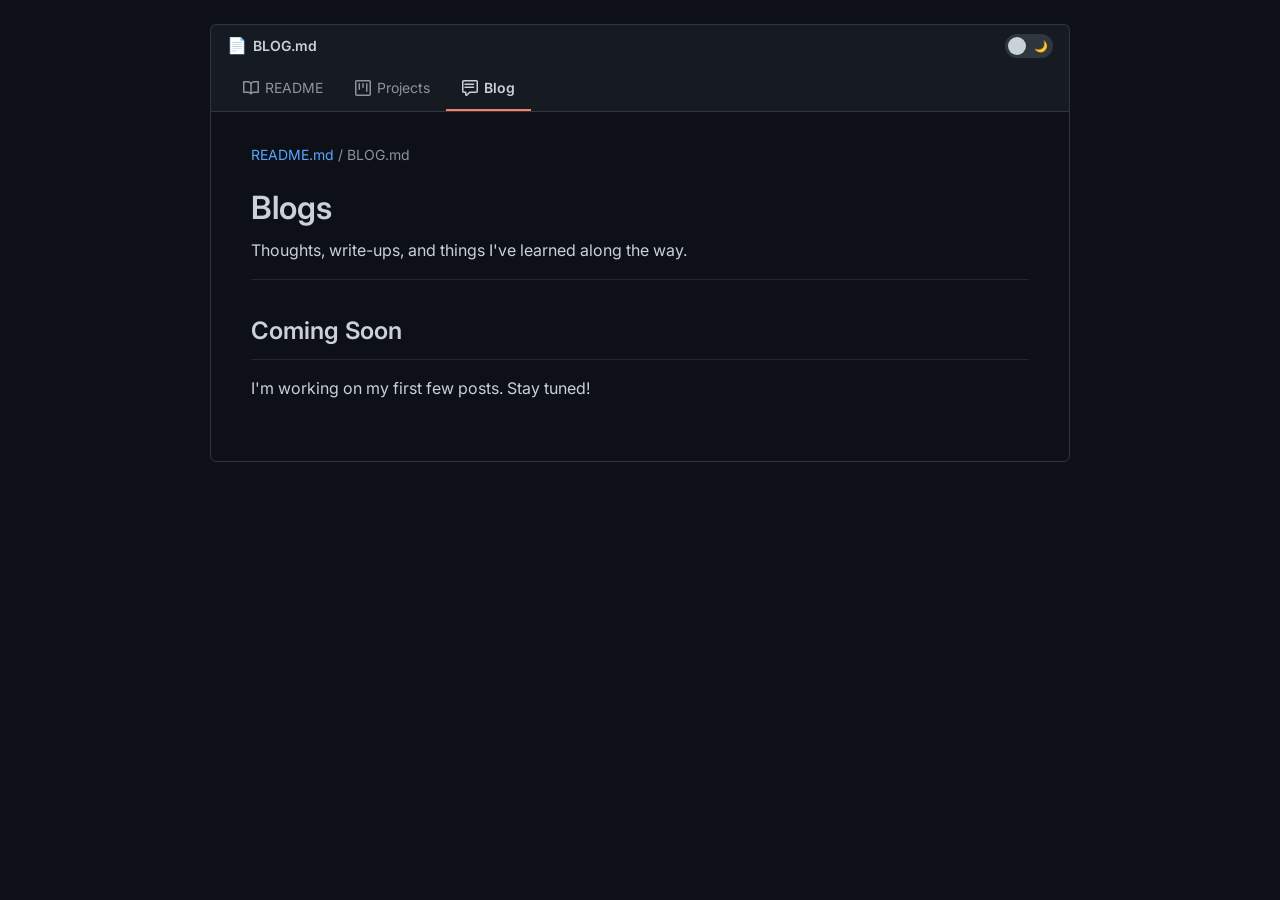
==== blogs.html @ 85766059 "adding favicon and updating titles and headers for blogs and projects pages" ====
<!DOCTYPE html>
<html lang="en">
<head>
    <meta charset="UTF-8">
    <meta name="viewport" content="width=device-width, initial-scale=1.0">
    <title>Ivan Roussev — Blog</title>
    <link rel="icon" type="image/svg+xml" href="/favicon.svg">
    <link rel="preconnect" href="https://fonts.googleapis.com">
    <link rel="preconnect" href="https://fonts.gstatic.com" crossorigin>
    <link href="https://fonts.googleapis.com/css2?family=Inter:wght@400;600&display=swap" rel="stylesheet">
    <link rel="stylesheet" href="/style.css">
</head>
<body>
    <div class="file-header">
        <span class="file-icon">📄</span>
        <span class="file-name">BLOG.md</span>
        <label class="toggle-switch" title="Toggle light/dark mode">
            <input type="checkbox" onchange="toggleTheme()">
            <span class="toggle-slider">
                <span class="toggle-icon toggle-icon--dark">🌙</span>
                <span class="toggle-icon toggle-icon--light">☀️</span>
            </span>
        </label>
    </div>

    <nav class="repo-nav">
        <a href="/" class="repo-nav-item">
            <svg width="16" height="16" viewBox="0 0 16 16" fill="currentColor"><path d="M0 1.75A.75.75 0 0 1 .75 1h4.253c1.227 0 2.317.59 3 1.501A3.743 3.743 0 0 1 11.006 1h4.245a.75.75 0 0 1 .75.75v10.5a.75.75 0 0 1-.75.75h-4.507a2.25 2.25 0 0 0-1.591.659l-.622.621a.75.75 0 0 1-1.06 0l-.622-.621A2.25 2.25 0 0 0 5.258 13H.75a.75.75 0 0 1-.75-.75Zm7.251 10.324.004-5.073-.002-2.253A2.25 2.25 0 0 0 5.003 2.5H1.5v9h3.757a3.75 3.75 0 0 1 1.994.574ZM8.755 4.75l-.004 7.322a3.752 3.752 0 0 1 1.992-.572H14.5v-9h-3.495a2.25 2.25 0 0 0-2.25 2.25Z"/></svg>
            <span>README</span>
        </a>
        <a href="/projects" class="repo-nav-item">
            <svg width="16" height="16" viewBox="0 0 16 16" fill="currentColor"><path d="M1.75 0h12.5C15.216 0 16 .784 16 1.75v12.5A1.75 1.75 0 0 1 14.25 16H1.75A1.75 1.75 0 0 1 0 14.25V1.75C0 .784.784 0 1.75 0ZM1.5 1.75v12.5c0 .138.112.25.25.25h12.5a.25.25 0 0 0 .25-.25V1.75a.25.25 0 0 0-.25-.25H1.75a.25.25 0 0 0-.25.25ZM11.75 3a.75.75 0 0 1 .75.75v7.5a.75.75 0 0 1-1.5 0v-7.5a.75.75 0 0 1 .75-.75Zm-8.25.75a.75.75 0 0 1 1.5 0v5.5a.75.75 0 0 1-1.5 0ZM8 3a.75.75 0 0 1 .75.75v3.5a.75.75 0 0 1-1.5 0v-3.5A.75.75 0 0 1 8 3Z"/></svg>
            <span>Projects</span>
        </a>
        <a href="/blogs" class="repo-nav-item active">
            <svg width="16" height="16" viewBox="0 0 16 16" fill="currentColor"><path d="M0 1.75C0 .784.784 0 1.75 0h12.5C15.216 0 16 .784 16 1.75v9.5A1.75 1.75 0 0 1 14.25 13H8.06l-2.573 2.573A1.458 1.458 0 0 1 3 14.543V13H1.75A1.75 1.75 0 0 1 0 11.25Zm1.75-.25a.25.25 0 0 0-.25.25v9.5c0 .138.112.25.25.25h2a.75.75 0 0 1 .75.75v2.19l2.72-2.72a.749.749 0 0 1 .53-.22h6.5a.25.25 0 0 0 .25-.25v-9.5a.25.25 0 0 0-.25-.25Zm10.5 2.75a.75.75 0 0 1-.75.75h-8.5a.75.75 0 0 1 0-1.5h8.5a.75.75 0 0 1 .75.75Zm0 3a.75.75 0 0 1-.75.75h-8.5a.75.75 0 0 1 0-1.5h8.5a.75.75 0 0 1 .75.75Z"/></svg>
            <span>Blog</span>
        </a>
    </nav>

    <article class="markdown-body">

        <nav class="breadcrumb">
            <a href="/">README.md</a> / <span>BLOG.md</span>
        </nav>

        <h1>Blogs</h1>
        <p>Thoughts, write-ups, and things I've learned along the way.</p>

        <hr>

        <!-- Blog post entries — add new posts at the top -->
        <!--
        <div class="blog-entry">
            <h3><a href="#">Post Title</a></h3>
            <p class="blog-date"><code>March 3, 2026</code></p>
            <p>A brief summary or excerpt of the blog post goes here.</p>
            <div class="project-tags">
                <span class="tag">DevOps</span>
                <span class="tag">Docker</span>
            </div>
        </div>
        -->

        <h2>Coming Soon</h2>
        <p>I'm working on my first few posts. Stay tuned!</p>

    </article>
    <script src="/script.js?v=2"></script>
</body>
</html>
---- style.css ----
/* GitHub-style markdown rendering — dark/light theme */

*, *::before, *::after { box-sizing: border-box; margin: 0; padding: 0; }

html {
    overflow-y: scroll; /* always show scrollbar to prevent layout shift between pages */
}

/* === THEME VARIABLES === */
:root {
    --bg-canvas: #0d1117;
    --bg-primary: #161b22;
    --bg-even-row: rgba(22, 27, 34, 0.5);
    --border: #30363d;
    --border-heading: #21262d;
    --text: #c9d1d9;
    --text-muted: #8b949e;
    --text-marker: #484f58;
    --link: #58a6ff;
    --key: #7ee787;
    --comment: #8b949e;
}

[data-theme="light"] {
    --bg-canvas: #ffffff;
    --bg-primary: #f6f8fa;
    --bg-even-row: rgba(246, 248, 250, 0.5);
    --border: #d0d7de;
    --border-heading: #d8dee4;
    --text: #1f2328;
    --text-muted: #656d76;
    --text-marker: #656d76;
    --link: #0969da;
    --key: #116329;
    --comment: #6e7781;
}

body {
    background: var(--bg-canvas);
    color: var(--text);
    font-family: -apple-system, BlinkMacSystemFont, 'Segoe UI', 'Inter', Helvetica, Arial, sans-serif;
    font-size: 16px;
    line-height: 1.6;
    -webkit-font-smoothing: antialiased;
    transition: background 0.2s, color 0.2s;
}

/* File header bar */
.file-header {
    max-width: 860px;
    margin: 24px auto 0;
    padding: 8px 16px;
    background: var(--bg-primary);
    border: 1px solid var(--border);
    border-bottom: none;
    border-radius: 6px 6px 0 0;
    display: flex;
    align-items: center;
    gap: 6px;
    font-size: 14px;
    color: var(--text);
}
.file-icon { font-size: 16px; }
.file-name { font-weight: 600; }

/* Repo-style tab navigation */
.repo-nav {
    max-width: 860px;
    margin: 0 auto;
    padding: 0 16px;
    background: var(--bg-primary);
    border-left: 1px solid var(--border);
    border-right: 1px solid var(--border);
    display: flex;
    gap: 0;
    overflow-x: auto;
    -webkit-overflow-scrolling: touch;
}

.repo-nav-item {
    display: inline-flex;
    align-items: center;
    gap: 6px;
    padding: 10px 16px;
    font-size: 14px;
    color: var(--text-muted);
    text-decoration: none;
    border-bottom: 2px solid transparent;
    transition: color 0.15s, border-color 0.15s;
    white-space: nowrap;
}

.repo-nav-item:hover {
    color: var(--text);
    text-decoration: none;
}

.repo-nav-item.active {
    color: var(--text);
    font-weight: 600;
    border-bottom-color: #f78166;
}

.repo-nav-item svg {
    flex-shrink: 0;
}

/* Profile header with photo */
.profile-header {
    display: flex;
    align-items: center;
    gap: 16px;
    margin-bottom: 4px;
}

.profile-header h1 {
    margin-bottom: 0;
}

.profile-header p {
    margin-bottom: 0;
}

.profile-photo {
    width: 80px;
    height: 80px;
    border-radius: 50%;
    border: 2px solid var(--border);
    object-fit: cover;
    flex-shrink: 0;
}

/* Social links below title */
.social-links {
    display: flex;
    flex-wrap: wrap;
    align-items: center;
    gap: 16px;
    margin-top: 4px;
    margin-bottom: 12px;
}

.social-link {
    display: inline-flex;
    align-items: center;
    gap: 6px;
    color: var(--text-muted);
    font-size: 13px;
    transition: color 0.15s;
}
.social-link:hover {
    color: var(--link);
    text-decoration: none;
}
.social-link svg {
    flex-shrink: 0;
}

/* Toggle switch */
.toggle-switch {
    position: relative;
    display: inline-block;
    width: 48px;
    height: 24px;
    margin-left: auto;
    flex-shrink: 0;
}

.toggle-switch input {
    opacity: 0;
    width: 0;
    height: 0;
}

.toggle-slider {
    position: absolute;
    cursor: pointer;
    top: 0; left: 0; right: 0; bottom: 0;
    background: var(--border);
    border-radius: 24px;
    transition: background 0.2s;
}

.toggle-slider::before {
    content: '';
    position: absolute;
    height: 18px;
    width: 18px;
    left: 3px;
    bottom: 3px;
    background: var(--text);
    border-radius: 50%;
    transition: transform 0.2s;
}

.toggle-switch input:checked + .toggle-slider {
    background: var(--link);
}

.toggle-switch input:checked + .toggle-slider::before {
    transform: translateX(24px);
}

.toggle-icon {
    position: absolute;
    top: 50%;
    transform: translateY(-50%);
    font-size: 11px;
    line-height: 1;
    transition: opacity 0.2s;
}
.toggle-icon--dark {
    right: 5px;
    opacity: 1;
}
.toggle-icon--light {
    left: 5px;
    opacity: 0;
}
.toggle-switch input:checked ~ .toggle-slider .toggle-icon--dark {
    opacity: 0;
}
.toggle-switch input:checked ~ .toggle-slider .toggle-icon--light {
    opacity: 1;
}

/* Markdown body container */
.markdown-body {
    max-width: 860px;
    margin: 0 auto 80px;
    padding: 32px 40px 48px;
    background: var(--bg-canvas);
    border: 1px solid var(--border);
    border-radius: 0 0 6px 6px;
    transition: background 0.2s, border-color 0.2s;
}

/* Headings */
.markdown-body h1 {
    font-size: 32px;
    font-weight: 600;
    margin-bottom: 4px;
    padding-bottom: 0;
    border: none;
    color: var(--text);
}

.markdown-body h2 {
    font-size: 24px;
    font-weight: 600;
    margin-top: 32px;
    margin-bottom: 16px;
    padding-bottom: 8px;
    border-bottom: 1px solid var(--border-heading);
    color: var(--text);
}

.markdown-body h3 {
    font-size: 18px;
    font-weight: 600;
    margin-top: 24px;
    margin-bottom: 4px;
    color: var(--text);
}

/* Paragraph */
.markdown-body p {
    margin-bottom: 12px;
    color: var(--text);
}

/* Horizontal rule */
.markdown-body hr {
    border: none;
    border-top: 1px solid var(--border-heading);
    margin: 16px 0 24px;
}

/* Links */
.markdown-body a {
    color: var(--link);
    text-decoration: none;
}
.markdown-body a:hover {
    text-decoration: underline;
}

/* Inline code */
.markdown-body code {
    font-family: 'SFMono-Regular', Consolas, 'Liberation Mono', Menlo, monospace;
    font-size: 13px;
    padding: 2px 6px;
    background: var(--bg-primary);
    border: 1px solid var(--border);
    border-radius: 4px;
    color: var(--text);
}

/* Code blocks */
.code-block {
    background: var(--bg-primary);
    border: 1px solid var(--border);
    border-radius: 6px;
    margin: 12px 0 16px;
    overflow-x: auto;
    transition: background 0.2s, border-color 0.2s;
}

.code-block pre {
    font-family: 'SFMono-Regular', Consolas, 'Liberation Mono', Menlo, monospace;
    font-size: 13px;
    line-height: 1.6;
    padding: 16px;
    margin: 0;
    color: var(--text);
    white-space: pre;
}

.code-block a {
    color: var(--link);
}

/* Syntax colors */
.c { color: var(--comment); }
.na { color: var(--key); }

/* Unordered lists */
.markdown-body ul {
    margin: 8px 0 16px;
    padding-left: 28px;
}

.markdown-body li {
    margin-bottom: 4px;
    color: var(--text);
}

.markdown-body li::marker {
    color: var(--text-marker);
}

/* Tables */
.markdown-body table {
    width: 100%;
    border-collapse: collapse;
    margin: 12px 0 16px;
    font-size: 14px;
}

.markdown-body th {
    text-align: left;
    padding: 8px 12px;
    border: 1px solid var(--border);
    background: var(--bg-primary);
    font-weight: 600;
    color: var(--text);
}

.markdown-body td {
    padding: 8px 12px;
    border: 1px solid var(--border);
    color: var(--text);
}

.markdown-body tr:nth-child(even) td {
    background: var(--bg-even-row);
}

/* Bold */
.markdown-body strong {
    font-weight: 600;
    color: var(--text);
}

/* Breadcrumb navigation */
.breadcrumb {
    font-size: 14px;
    margin-bottom: 16px;
    color: var(--text-muted);
}
.breadcrumb a {
    color: var(--link);
    text-decoration: none;
}
.breadcrumb a:hover {
    text-decoration: underline;
}

/* Page link cards (on index) */
.page-links {
    display: flex;
    flex-direction: column;
    gap: 12px;
    margin: 12px 0 16px;
}
.page-link-card {
    display: flex;
    align-items: center;
    gap: 14px;
    padding: 16px 20px;
    background: var(--bg-primary);
    border: 1px solid var(--border);
    border-radius: 6px;
    color: var(--text);
    text-decoration: none;
    transition: border-color 0.15s, background 0.15s;
}
.page-link-card:hover {
    border-color: var(--link);
    text-decoration: none;
}
.page-link-icon {
    font-size: 28px;
    flex-shrink: 0;
}
.page-link-card strong {
    font-size: 16px;
    display: block;
    margin-bottom: 2px;
}
.page-link-card p {
    font-size: 13px;
    color: var(--text-muted);
    margin: 0;
}
.page-link-arrow {
    margin-left: auto;
    font-size: 18px;
    color: var(--text-muted);
    transition: color 0.15s;
}
.page-link-card:hover .page-link-arrow {
    color: var(--link);
}

/* Project cards */
.project-card {
    padding: 16px 20px;
    background: var(--bg-primary);
    border: 1px solid var(--border);
    border-radius: 6px;
    margin: 12px 0 16px;
    transition: border-color 0.15s;
}
.project-card:hover {
    border-color: var(--link);
}
.project-card h3 {
    margin-top: 0;
}
.project-card p {
    margin-bottom: 8px;
}

/* Tags */
.project-tags {
    display: flex;
    flex-wrap: wrap;
    gap: 6px;
}
.tag {
    font-size: 12px;
    padding: 2px 8px;
    background: var(--bg-canvas);
    border: 1px solid var(--border);
    border-radius: 12px;
    color: var(--text-muted);
}

/* Blog entries */
.blog-entry {
    padding: 16px 20px;
    background: var(--bg-primary);
    border: 1px solid var(--border);
    border-radius: 6px;
    margin: 12px 0 16px;
    transition: border-color 0.15s;
}
.blog-entry:hover {
    border-color: var(--link);
}
.blog-entry h3 {
    margin-top: 0;
}
.blog-date {
    font-size: 13px;
    color: var(--text-muted);
}

/* Responsive */
@media (max-width: 900px) {
    .markdown-body {
        margin: 0 8px 60px;
        padding: 24px 20px 32px;
    }
    .file-header {
        margin: 12px 8px 0;
    }
    .repo-nav {
        margin-left: 8px;
        margin-right: 8px;
    }
}

@media (max-width: 480px) {
    .markdown-body h1 { font-size: 26px; }
    .markdown-body h2 { font-size: 20px; }
    .markdown-body h3 { font-size: 16px; }
    .markdown-body { font-size: 14px; }
}
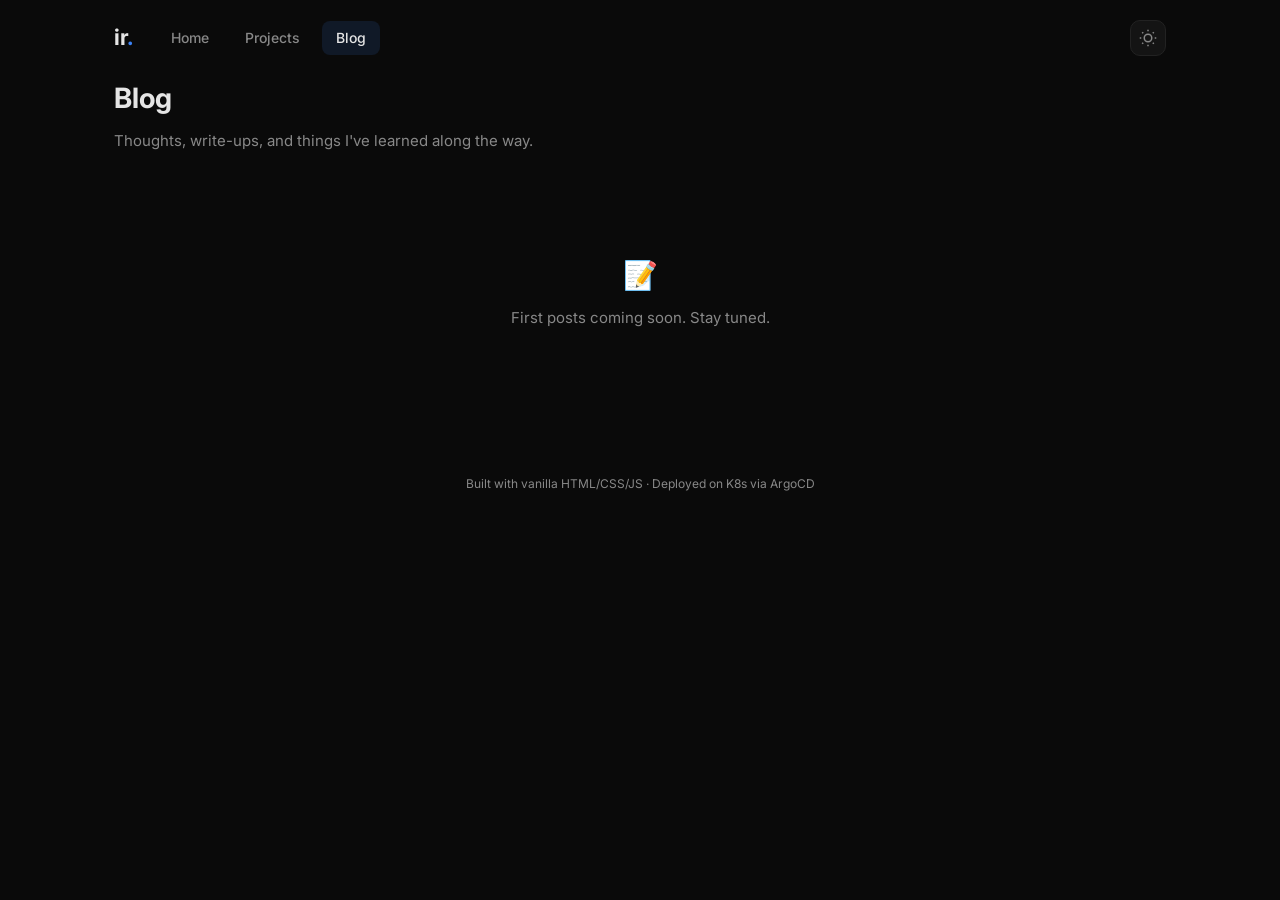
==== commit fc35f874: "bento" ====
--- a/blogs.html
+++ b/blogs.html
@@ -7,65 +7,51 @@
     <link rel="icon" type="image/svg+xml" href="/favicon.svg">
     <link rel="preconnect" href="https://fonts.googleapis.com">
     <link rel="preconnect" href="https://fonts.gstatic.com" crossorigin>
-    <link href="https://fonts.googleapis.com/css2?family=Inter:wght@400;600&display=swap" rel="stylesheet">
+    <link href="https://fonts.googleapis.com/css2?family=Inter:wght@300;400;500;600;700&display=swap" rel="stylesheet">
     <link rel="stylesheet" href="/style.css">
 </head>
 <body>
-    <div class="file-header">
-        <span class="file-icon">📄</span>
-        <span class="file-name">BLOG.md</span>
-        <label class="toggle-switch" title="Toggle light/dark mode">
-            <input type="checkbox" onchange="toggleTheme()">
-            <span class="toggle-slider">
-                <span class="toggle-icon toggle-icon--dark">🌙</span>
-                <span class="toggle-icon toggle-icon--light">☀️</span>
-            </span>
-        </label>
+    <header class="site-header">
+        <a href="/" class="logo">ir<span class="logo-dot">.</span></a>
+        <nav class="nav">
+            <a href="/" class="nav-link">Home</a>
+            <a href="/projects" class="nav-link">Projects</a>
+            <a href="/blogs" class="nav-link active">Blog</a>
+        </nav>
+        <button class="theme-toggle" onclick="toggleTheme()" aria-label="Toggle theme">
+            <svg class="icon-sun" width="18" height="18" viewBox="0 0 24 24" fill="none" stroke="currentColor" stroke-width="2"><circle cx="12" cy="12" r="5"/><path d="M12 1v2M12 21v2M4.22 4.22l1.42 1.42M18.36 18.36l1.42 1.42M1 12h2M21 12h2M4.22 19.78l1.42-1.42M18.36 5.64l1.42-1.42"/></svg>
+            <svg class="icon-moon" width="18" height="18" viewBox="0 0 24 24" fill="none" stroke="currentColor" stroke-width="2"><path d="M21 12.79A9 9 0 1 1 11.21 3 7 7 0 0 0 21 12.79z"/></svg>
+        </button>
+    </header>
+
+    <div class="page-header">
+        <h1>Blog</h1>
+        <p>Thoughts, write-ups, and things I've learned along the way.</p>
     </div>
 
-    <nav class="repo-nav">
-        <a href="/" class="repo-nav-item">
-            <svg width="16" height="16" viewBox="0 0 16 16" fill="currentColor"><path d="M0 1.75A.75.75 0 0 1 .75 1h4.253c1.227 0 2.317.59 3 1.501A3.743 3.743 0 0 1 11.006 1h4.245a.75.75 0 0 1 .75.75v10.5a.75.75 0 0 1-.75.75h-4.507a2.25 2.25 0 0 0-1.591.659l-.622.621a.75.75 0 0 1-1.06 0l-.622-.621A2.25 2.25 0 0 0 5.258 13H.75a.75.75 0 0 1-.75-.75Zm7.251 10.324.004-5.073-.002-2.253A2.25 2.25 0 0 0 5.003 2.5H1.5v9h3.757a3.75 3.75 0 0 1 1.994.574ZM8.755 4.75l-.004 7.322a3.752 3.752 0 0 1 1.992-.572H14.5v-9h-3.495a2.25 2.25 0 0 0-2.25 2.25Z"/></svg>
-            <span>README</span>
-        </a>
-        <a href="/projects" class="repo-nav-item">
-            <svg width="16" height="16" viewBox="0 0 16 16" fill="currentColor"><path d="M1.75 0h12.5C15.216 0 16 .784 16 1.75v12.5A1.75 1.75 0 0 1 14.25 16H1.75A1.75 1.75 0 0 1 0 14.25V1.75C0 .784.784 0 1.75 0ZM1.5 1.75v12.5c0 .138.112.25.25.25h12.5a.25.25 0 0 0 .25-.25V1.75a.25.25 0 0 0-.25-.25H1.75a.25.25 0 0 0-.25.25ZM11.75 3a.75.75 0 0 1 .75.75v7.5a.75.75 0 0 1-1.5 0v-7.5a.75.75 0 0 1 .75-.75Zm-8.25.75a.75.75 0 0 1 1.5 0v5.5a.75.75 0 0 1-1.5 0ZM8 3a.75.75 0 0 1 .75.75v3.5a.75.75 0 0 1-1.5 0v-3.5A.75.75 0 0 1 8 3Z"/></svg>
-            <span>Projects</span>
-        </a>
-        <a href="/blogs" class="repo-nav-item active">
-            <svg width="16" height="16" viewBox="0 0 16 16" fill="currentColor"><path d="M0 1.75C0 .784.784 0 1.75 0h12.5C15.216 0 16 .784 16 1.75v9.5A1.75 1.75 0 0 1 14.25 13H8.06l-2.573 2.573A1.458 1.458 0 0 1 3 14.543V13H1.75A1.75 1.75 0 0 1 0 11.25Zm1.75-.25a.25.25 0 0 0-.25.25v9.5c0 .138.112.25.25.25h2a.75.75 0 0 1 .75.75v2.19l2.72-2.72a.749.749 0 0 1 .53-.22h6.5a.25.25 0 0 0 .25-.25v-9.5a.25.25 0 0 0-.25-.25Zm10.5 2.75a.75.75 0 0 1-.75.75h-8.5a.75.75 0 0 1 0-1.5h8.5a.75.75 0 0 1 .75.75Zm0 3a.75.75 0 0 1-.75.75h-8.5a.75.75 0 0 1 0-1.5h8.5a.75.75 0 0 1 .75.75Z"/></svg>
-            <span>Blog</span>
-        </a>
-    </nav>
-
-    <article class="markdown-body">
-
-        <nav class="breadcrumb">
-            <a href="/">README.md</a> / <span>BLOG.md</span>
-        </nav>
-
-        <h1>Blogs</h1>
-        <p>Thoughts, write-ups, and things I've learned along the way.</p>
-
-        <hr>
-
-        <!-- Blog post entries — add new posts at the top -->
+    <div class="page-content">
+        <!-- Add new posts at the top -->
         <!--
         <div class="blog-entry">
             <h3><a href="#">Post Title</a></h3>
-            <p class="blog-date"><code>March 3, 2026</code></p>
-            <p>A brief summary or excerpt of the blog post goes here.</p>
+            <p class="blog-date">March 3, 2026</p>
+            <p>A brief summary or excerpt of the blog post.</p>
             <div class="project-tags">
                 <span class="tag">DevOps</span>
-                <span class="tag">Docker</span>
             </div>
         </div>
         -->
 
-        <h2>Coming Soon</h2>
-        <p>I'm working on my first few posts. Stay tuned!</p>
+        <div style="text-align: center; padding: 60px 0; color: var(--text-muted);">
+            <p style="font-size: 28px; margin-bottom: 8px;">📝</p>
+            <p>First posts coming soon. Stay tuned.</p>
+        </div>
+    </div>
 
-    </article>
-    <script src="/script.js?v=2"></script>
+    <footer class="site-footer">
+        <p>Built with vanilla HTML/CSS/JS · Deployed on K8s via ArgoCD</p>
+    </footer>
+
+    <script src="/script.js"></script>
 </body>
 </html>
--- a/style.css
+++ b/style.css
@@ -1,510 +1,527 @@
-/* GitHub-style markdown rendering — dark/light theme */
-
+/* === RESET & BASE === */
 *, *::before, *::after { box-sizing: border-box; margin: 0; padding: 0; }
 
-html {
-    overflow-y: scroll; /* always show scrollbar to prevent layout shift between pages */
-}
-
-/* === THEME VARIABLES === */
 :root {
-    --bg-canvas: #0d1117;
-    --bg-primary: #161b22;
-    --bg-even-row: rgba(22, 27, 34, 0.5);
-    --border: #30363d;
-    --border-heading: #21262d;
-    --text: #c9d1d9;
-    --text-muted: #8b949e;
-    --text-marker: #484f58;
-    --link: #58a6ff;
-    --key: #7ee787;
-    --comment: #8b949e;
+    --bg: #0a0a0a;
+    --bg-tile: #141414;
+    --bg-tile-hover: #1a1a1a;
+    --border: #222;
+    --text: #e5e5e5;
+    --text-muted: #888;
+    --accent: #3b82f6;
+    --accent-soft: rgba(59, 130, 246, 0.12);
+    --green: #22c55e;
+    --green-soft: rgba(34, 197, 94, 0.15);
+    --radius: 16px;
+    --radius-sm: 10px;
 }
 
 [data-theme="light"] {
-    --bg-canvas: #ffffff;
-    --bg-primary: #f6f8fa;
-    --bg-even-row: rgba(246, 248, 250, 0.5);
-    --border: #d0d7de;
-    --border-heading: #d8dee4;
-    --text: #1f2328;
-    --text-muted: #656d76;
-    --text-marker: #656d76;
-    --link: #0969da;
-    --key: #116329;
-    --comment: #6e7781;
-}
+    --bg: #f5f5f5;
+    --bg-tile: #ffffff;
+    --bg-tile-hover: #fafafa;
+    --border: #e0e0e0;
+    --text: #1a1a1a;
+    --text-muted: #666;
+    --accent: #2563eb;
+    --accent-soft: rgba(37, 99, 235, 0.08);
+    --green: #16a34a;
+    --green-soft: rgba(22, 163, 74, 0.1);
+}
+
+html { overflow-y: scroll; }
 
 body {
-    background: var(--bg-canvas);
-    color: var(--text);
-    font-family: -apple-system, BlinkMacSystemFont, 'Segoe UI', 'Inter', Helvetica, Arial, sans-serif;
-    font-size: 16px;
+    background: var(--bg);
+    color: var(--text);
+    font-family: 'Inter', -apple-system, BlinkMacSystemFont, 'Segoe UI', sans-serif;
+    font-size: 15px;
     line-height: 1.6;
     -webkit-font-smoothing: antialiased;
+    transition: background 0.3s, color 0.3s;
+}
+
+a { color: var(--accent); text-decoration: none; }
+a:hover { text-decoration: underline; }
+
+/* === HEADER === */
+.site-header {
+    max-width: 1100px;
+    margin: 0 auto;
+    padding: 20px 24px;
+    display: flex;
+    align-items: center;
+    gap: 24px;
+}
+
+.logo {
+    font-size: 22px;
+    font-weight: 700;
+    color: var(--text);
+    text-decoration: none;
+    letter-spacing: -0.5px;
+}
+.logo-dot { color: var(--accent); }
+
+.nav { display: flex; gap: 8px; }
+.nav-link {
+    padding: 6px 14px;
+    border-radius: 8px;
+    font-size: 14px;
+    font-weight: 500;
+    color: var(--text-muted);
+    text-decoration: none;
     transition: background 0.2s, color 0.2s;
 }
-
-/* File header bar */
-.file-header {
-    max-width: 860px;
-    margin: 24px auto 0;
-    padding: 8px 16px;
-    background: var(--bg-primary);
+.nav-link:hover, .nav-link.active {
+    color: var(--text);
+    background: var(--accent-soft);
+    text-decoration: none;
+}
+
+.theme-toggle {
+    margin-left: auto;
+    background: var(--bg-tile);
     border: 1px solid var(--border);
-    border-bottom: none;
-    border-radius: 6px 6px 0 0;
+    border-radius: 10px;
+    padding: 8px;
+    cursor: pointer;
+    color: var(--text-muted);
     display: flex;
     align-items: center;
-    gap: 6px;
-    font-size: 14px;
-    color: var(--text);
-}
-.file-icon { font-size: 16px; }
-.file-name { font-weight: 600; }
-
-/* Repo-style tab navigation */
-.repo-nav {
-    max-width: 860px;
+    transition: border-color 0.2s, color 0.2s;
+}
+.theme-toggle:hover { border-color: var(--accent); color: var(--text); }
+
+/* Theme icon visibility */
+[data-theme="light"] .icon-sun { display: none; }
+.icon-moon { display: none; }
+[data-theme="light"] .icon-moon { display: block; }
+
+/* === BENTO GRID === */
+.bento-grid {
+    max-width: 1100px;
     margin: 0 auto;
-    padding: 0 16px;
-    background: var(--bg-primary);
-    border-left: 1px solid var(--border);
-    border-right: 1px solid var(--border);
-    display: flex;
-    gap: 0;
-    overflow-x: auto;
-    -webkit-overflow-scrolling: touch;
-}
-
-.repo-nav-item {
-    display: inline-flex;
+    padding: 0 24px 60px;
+    display: grid;
+    grid-template-columns: repeat(3, 1fr);
+    gap: 16px;
+}
+
+/* === TILE BASE === */
+.tile {
+    background: var(--bg-tile);
+    border: 1px solid var(--border);
+    border-radius: var(--radius);
+    padding: 24px;
+    transition: border-color 0.2s, transform 0.2s, background 0.3s;
+}
+.tile:hover {
+    border-color: var(--accent);
+    transform: translateY(-2px);
+}
+
+.tile h2 {
+    font-size: 13px;
+    font-weight: 600;
+    text-transform: uppercase;
+    letter-spacing: 0.8px;
+    color: var(--text-muted);
+    margin-bottom: 14px;
+}
+
+.tile-desc {
+    font-size: 13px;
+    color: var(--text-muted);
+    margin-bottom: 16px;
+}
+
+.tile-footnote {
+    font-size: 12px;
+    color: var(--text-muted);
+    margin-top: 12px;
+}
+.tile-footnote a { color: var(--text-muted); }
+.tile-footnote a:hover { color: var(--accent); }
+
+.tile-link {
+    display: inline-block;
+    margin-top: 14px;
+    font-size: 13px;
+    font-weight: 500;
+    color: var(--accent);
+}
+
+/* === TILE SIZING === */
+.tile-profile { grid-column: 1; grid-row: 1; text-align: center; }
+.tile-about { grid-column: 2 / 4; grid-row: 1; }
+.tile-github { grid-column: 1 / 3; grid-row: 2; }
+.tile-stack { grid-column: 3; grid-row: 2; }
+.tile-infra { grid-column: 1 / 3; grid-row: 3; }
+.tile-experience { grid-column: 3; grid-row: 3 / 5; }
+.tile-blog { grid-column: 1; grid-row: 4; }
+.tile-certs { grid-column: 2; grid-row: 4; }
+.tile-now { grid-column: 1; grid-row: 5; }
+.tile-education { grid-column: 2; grid-row: 5; }
+.tile-contact { grid-column: 3; grid-row: 5; }
+
+/* === PROFILE TILE === */
+.avatar {
+    width: 90px;
+    height: 90px;
+    border-radius: 50%;
+    border: 3px solid var(--border);
+    object-fit: cover;
+    margin-bottom: 12px;
+}
+
+.tile-profile h1 {
+    font-size: 22px;
+    font-weight: 700;
+    margin-bottom: 2px;
+}
+
+.subtitle {
+    font-size: 13px;
+    color: var(--text-muted);
+    margin-bottom: 14px;
+}
+
+.social-row {
+    display: flex;
+    justify-content: center;
+    gap: 16px;
+}
+.social-row a {
+    color: var(--text-muted);
+    transition: color 0.2s;
+}
+.social-row a:hover { color: var(--accent); text-decoration: none; }
+
+/* === ABOUT TILE === */
+.tile-about {
+    display: flex;
+    flex-direction: column;
+    justify-content: center;
+}
+.tile-about p {
+    font-size: 16px;
+    line-height: 1.7;
+    color: var(--text);
+}
+
+/* === GITHUB GRAPH === */
+.github-graph {
+    display: grid;
+    grid-template-columns: repeat(52, 1fr);
+    gap: 3px;
+    min-height: 80px;
+}
+.gh-cell {
+    aspect-ratio: 1;
+    border-radius: 3px;
+    background: var(--border);
+    transition: background 0.15s;
+}
+.gh-cell[data-level="1"] { background: #1a2e1a; }
+.gh-cell[data-level="2"] { background: #1e5a2e; }
+.gh-cell[data-level="3"] { background: #2d8a4e; }
+.gh-cell[data-level="4"] { background: var(--green); }
+
+/* === INFRA DIAGRAM === */
+.infra-diagram {
+    display: flex;
+    flex-direction: column;
+    gap: 4px;
+}
+
+.infra-layer {
+    display: flex;
     align-items: center;
-    gap: 6px;
-    padding: 10px 16px;
-    font-size: 14px;
-    color: var(--text-muted);
-    text-decoration: none;
-    border-bottom: 2px solid transparent;
-    transition: color 0.15s, border-color 0.15s;
-    white-space: nowrap;
-}
-
-.repo-nav-item:hover {
-    color: var(--text);
-    text-decoration: none;
-}
-
-.repo-nav-item.active {
-    color: var(--text);
+    gap: 12px;
+}
+
+.infra-label {
+    font-size: 11px;
     font-weight: 600;
-    border-bottom-color: #f78166;
-}
-
-.repo-nav-item svg {
-    flex-shrink: 0;
-}
-
-/* Profile header with photo */
-.profile-header {
-    display: flex;
-    align-items: center;
-    gap: 16px;
-    margin-bottom: 4px;
-}
-
-.profile-header h1 {
-    margin-bottom: 0;
-}
-
-.profile-header p {
-    margin-bottom: 0;
-}
-
-.profile-photo {
-    width: 80px;
-    height: 80px;
-    border-radius: 50%;
-    border: 2px solid var(--border);
-    object-fit: cover;
-    flex-shrink: 0;
-}
-
-/* Social links below title */
-.social-links {
-    display: flex;
-    flex-wrap: wrap;
-    align-items: center;
-    gap: 16px;
-    margin-top: 4px;
-    margin-bottom: 12px;
-}
-
-.social-link {
-    display: inline-flex;
-    align-items: center;
-    gap: 6px;
-    color: var(--text-muted);
-    font-size: 13px;
-    transition: color 0.15s;
-}
-.social-link:hover {
-    color: var(--link);
-    text-decoration: none;
-}
-.social-link svg {
-    flex-shrink: 0;
-}
-
-/* Toggle switch */
-.toggle-switch {
-    position: relative;
-    display: inline-block;
-    width: 48px;
-    height: 24px;
-    margin-left: auto;
-    flex-shrink: 0;
-}
-
-.toggle-switch input {
-    opacity: 0;
-    width: 0;
-    height: 0;
-}
-
-.toggle-slider {
-    position: absolute;
-    cursor: pointer;
-    top: 0; left: 0; right: 0; bottom: 0;
-    background: var(--border);
-    border-radius: 24px;
-    transition: background 0.2s;
-}
-
-.toggle-slider::before {
-    content: '';
-    position: absolute;
-    height: 18px;
-    width: 18px;
-    left: 3px;
-    bottom: 3px;
-    background: var(--text);
-    border-radius: 50%;
-    transition: transform 0.2s;
-}
-
-.toggle-switch input:checked + .toggle-slider {
-    background: var(--link);
-}
-
-.toggle-switch input:checked + .toggle-slider::before {
-    transform: translateX(24px);
-}
-
-.toggle-icon {
-    position: absolute;
-    top: 50%;
-    transform: translateY(-50%);
-    font-size: 11px;
-    line-height: 1;
-    transition: opacity 0.2s;
-}
-.toggle-icon--dark {
-    right: 5px;
-    opacity: 1;
-}
-.toggle-icon--light {
-    left: 5px;
-    opacity: 0;
-}
-.toggle-switch input:checked ~ .toggle-slider .toggle-icon--dark {
-    opacity: 0;
-}
-.toggle-switch input:checked ~ .toggle-slider .toggle-icon--light {
-    opacity: 1;
-}
-
-/* Markdown body container */
-.markdown-body {
-    max-width: 860px;
-    margin: 0 auto 80px;
-    padding: 32px 40px 48px;
-    background: var(--bg-canvas);
-    border: 1px solid var(--border);
-    border-radius: 0 0 6px 6px;
-    transition: background 0.2s, border-color 0.2s;
-}
-
-/* Headings */
-.markdown-body h1 {
-    font-size: 32px;
-    font-weight: 600;
-    margin-bottom: 4px;
-    padding-bottom: 0;
-    border: none;
-    color: var(--text);
-}
-
-.markdown-body h2 {
-    font-size: 24px;
-    font-weight: 600;
-    margin-top: 32px;
-    margin-bottom: 16px;
-    padding-bottom: 8px;
-    border-bottom: 1px solid var(--border-heading);
-    color: var(--text);
-}
-
-.markdown-body h3 {
-    font-size: 18px;
-    font-weight: 600;
-    margin-top: 24px;
-    margin-bottom: 4px;
-    color: var(--text);
-}
-
-/* Paragraph */
-.markdown-body p {
-    margin-bottom: 12px;
-    color: var(--text);
-}
-
-/* Horizontal rule */
-.markdown-body hr {
-    border: none;
-    border-top: 1px solid var(--border-heading);
-    margin: 16px 0 24px;
-}
-
-/* Links */
-.markdown-body a {
-    color: var(--link);
-    text-decoration: none;
-}
-.markdown-body a:hover {
-    text-decoration: underline;
-}
-
-/* Inline code */
-.markdown-body code {
-    font-family: 'SFMono-Regular', Consolas, 'Liberation Mono', Menlo, monospace;
-    font-size: 13px;
-    padding: 2px 6px;
-    background: var(--bg-primary);
-    border: 1px solid var(--border);
-    border-radius: 4px;
-    color: var(--text);
-}
-
-/* Code blocks */
-.code-block {
-    background: var(--bg-primary);
-    border: 1px solid var(--border);
-    border-radius: 6px;
-    margin: 12px 0 16px;
-    overflow-x: auto;
-    transition: background 0.2s, border-color 0.2s;
-}
-
-.code-block pre {
-    font-family: 'SFMono-Regular', Consolas, 'Liberation Mono', Menlo, monospace;
-    font-size: 13px;
-    line-height: 1.6;
-    padding: 16px;
-    margin: 0;
-    color: var(--text);
-    white-space: pre;
-}
-
-.code-block a {
-    color: var(--link);
-}
-
-/* Syntax colors */
-.c { color: var(--comment); }
-.na { color: var(--key); }
-
-/* Unordered lists */
-.markdown-body ul {
-    margin: 8px 0 16px;
-    padding-left: 28px;
-}
-
-.markdown-body li {
-    margin-bottom: 4px;
-    color: var(--text);
-}
-
-.markdown-body li::marker {
-    color: var(--text-marker);
-}
-
-/* Tables */
-.markdown-body table {
-    width: 100%;
-    border-collapse: collapse;
-    margin: 12px 0 16px;
-    font-size: 14px;
-}
-
-.markdown-body th {
-    text-align: left;
-    padding: 8px 12px;
-    border: 1px solid var(--border);
-    background: var(--bg-primary);
-    font-weight: 600;
-    color: var(--text);
-}
-
-.markdown-body td {
-    padding: 8px 12px;
-    border: 1px solid var(--border);
-    color: var(--text);
-}
-
-.markdown-body tr:nth-child(even) td {
-    background: var(--bg-even-row);
-}
-
-/* Bold */
-.markdown-body strong {
-    font-weight: 600;
-    color: var(--text);
-}
-
-/* Breadcrumb navigation */
-.breadcrumb {
-    font-size: 14px;
-    margin-bottom: 16px;
-    color: var(--text-muted);
-}
-.breadcrumb a {
-    color: var(--link);
-    text-decoration: none;
-}
-.breadcrumb a:hover {
-    text-decoration: underline;
-}
-
-/* Page link cards (on index) */
-.page-links {
-    display: flex;
-    flex-direction: column;
-    gap: 12px;
-    margin: 12px 0 16px;
-}
-.page-link-card {
-    display: flex;
-    align-items: center;
-    gap: 14px;
-    padding: 16px 20px;
-    background: var(--bg-primary);
-    border: 1px solid var(--border);
-    border-radius: 6px;
-    color: var(--text);
-    text-decoration: none;
-    transition: border-color 0.15s, background 0.15s;
-}
-.page-link-card:hover {
-    border-color: var(--link);
-    text-decoration: none;
-}
-.page-link-icon {
-    font-size: 28px;
-    flex-shrink: 0;
-}
-.page-link-card strong {
-    font-size: 16px;
-    display: block;
-    margin-bottom: 2px;
-}
-.page-link-card p {
-    font-size: 13px;
-    color: var(--text-muted);
-    margin: 0;
-}
-.page-link-arrow {
-    margin-left: auto;
-    font-size: 18px;
-    color: var(--text-muted);
-    transition: color 0.15s;
-}
-.page-link-card:hover .page-link-arrow {
-    color: var(--link);
-}
-
-/* Project cards */
-.project-card {
-    padding: 16px 20px;
-    background: var(--bg-primary);
-    border: 1px solid var(--border);
-    border-radius: 6px;
-    margin: 12px 0 16px;
-    transition: border-color 0.15s;
-}
-.project-card:hover {
-    border-color: var(--link);
-}
-.project-card h3 {
-    margin-top: 0;
-}
-.project-card p {
-    margin-bottom: 8px;
-}
-
-/* Tags */
-.project-tags {
+    text-transform: uppercase;
+    letter-spacing: 0.5px;
+    color: var(--text-muted);
+    min-width: 90px;
+    text-align: right;
+}
+
+.infra-nodes {
     display: flex;
     flex-wrap: wrap;
     gap: 6px;
 }
+
+.infra-node {
+    font-size: 12px;
+    font-weight: 500;
+    padding: 4px 10px;
+    background: var(--accent-soft);
+    border: 1px solid rgba(59, 130, 246, 0.2);
+    border-radius: 6px;
+    color: var(--text);
+    cursor: default;
+    position: relative;
+    transition: background 0.2s, border-color 0.2s;
+}
+.infra-node:hover {
+    background: rgba(59, 130, 246, 0.15);
+    border-color: var(--accent);
+}
+.infra-node.highlight {
+    background: var(--green-soft);
+    border-color: rgba(34, 197, 94, 0.3);
+}
+.infra-node.highlight:hover {
+    border-color: var(--green);
+}
+.infra-node.site-node {
+    background: var(--green-soft);
+    border-color: var(--green);
+    color: var(--green);
+    font-weight: 600;
+}
+
+/* Tooltip */
+.infra-node:hover::after {
+    content: attr(data-tip);
+    position: absolute;
+    bottom: calc(100% + 6px);
+    left: 50%;
+    transform: translateX(-50%);
+    padding: 4px 10px;
+    background: var(--text);
+    color: var(--bg);
+    font-size: 11px;
+    font-weight: 400;
+    border-radius: 6px;
+    white-space: nowrap;
+    pointer-events: none;
+    z-index: 10;
+}
+
+.infra-arrow {
+    text-align: center;
+    color: var(--text-muted);
+    font-size: 14px;
+    padding-left: 102px;
+    line-height: 1;
+}
+
+/* === STACK GRID === */
+.stack-grid {
+    display: flex;
+    flex-wrap: wrap;
+    gap: 6px;
+}
+.stack-item {
+    font-size: 12px;
+    font-weight: 500;
+    padding: 4px 10px;
+    background: var(--accent-soft);
+    border-radius: 6px;
+    color: var(--text);
+}
+
+/* === TIMELINE === */
+.timeline {
+    display: flex;
+    flex-direction: column;
+    gap: 20px;
+    padding-left: 20px;
+    border-left: 2px solid var(--border);
+}
+.timeline-item {
+    display: flex;
+    gap: 14px;
+    position: relative;
+}
+.timeline-dot {
+    width: 10px;
+    height: 10px;
+    border-radius: 50%;
+    background: var(--border);
+    border: 2px solid var(--bg-tile);
+    position: absolute;
+    left: -26px;
+    top: 4px;
+}
+.timeline-dot.current {
+    background: var(--green);
+    box-shadow: 0 0 0 3px var(--green-soft);
+}
+.timeline-role { font-weight: 600; font-size: 14px; }
+.timeline-company { font-size: 13px; }
+.timeline-company a { color: var(--accent); }
+.timeline-date { font-size: 12px; color: var(--text-muted); }
+
+/* === BLOG PLACEHOLDER === */
+.blog-placeholder {
+    text-align: center;
+    padding: 20px 0;
+    color: var(--text-muted);
+}
+.blog-placeholder-icon { font-size: 28px; display: block; margin-bottom: 6px; }
+.blog-placeholder p { font-size: 13px; }
+
+/* === CERT BADGE === */
+.cert-badge {
+    display: flex;
+    align-items: center;
+    gap: 12px;
+}
+.cert-icon { font-size: 32px; }
+.cert-name { font-weight: 600; font-size: 14px; }
+.cert-issuer { font-size: 12px; color: var(--text-muted); }
+
+/* === NOW LIST === */
+.now-list {
+    list-style: none;
+    display: flex;
+    flex-direction: column;
+    gap: 8px;
+}
+.now-list li {
+    font-size: 13px;
+    padding-left: 16px;
+    position: relative;
+    color: var(--text);
+}
+.now-list li::before {
+    content: '→';
+    position: absolute;
+    left: 0;
+    color: var(--accent);
+}
+
+/* === EDUCATION === */
+.edu-school { font-weight: 600; font-size: 14px; }
+.edu-program { font-size: 13px; color: var(--text-muted); }
+
+/* === CONTACT === */
+.contact-links {
+    display: flex;
+    flex-direction: column;
+    gap: 10px;
+}
+.contact-link {
+    display: flex;
+    align-items: center;
+    gap: 8px;
+    font-size: 13px;
+    color: var(--text-muted);
+    transition: color 0.2s;
+}
+.contact-link:hover { color: var(--accent); text-decoration: none; }
+
+/* === FOOTER === */
+.site-footer {
+    text-align: center;
+    padding: 24px;
+    font-size: 12px;
+    color: var(--text-muted);
+}
+
+/* === RESPONSIVE === */
+@media (max-width: 900px) {
+    .bento-grid {
+        grid-template-columns: repeat(2, 1fr);
+        padding: 0 16px 40px;
+    }
+    .tile-profile { grid-column: 1; grid-row: auto; }
+    .tile-about { grid-column: 2; grid-row: auto; }
+    .tile-github { grid-column: 1 / 3; grid-row: auto; }
+    .tile-stack { grid-column: 1 / 3; grid-row: auto; }
+    .tile-infra { grid-column: 1 / 3; grid-row: auto; }
+    .tile-experience { grid-column: 1 / 3; grid-row: auto; }
+    .tile-blog { grid-column: 1; grid-row: auto; }
+    .tile-certs { grid-column: 2; grid-row: auto; }
+    .tile-now { grid-column: 1; grid-row: auto; }
+    .tile-education { grid-column: 2; grid-row: auto; }
+    .tile-contact { grid-column: 1 / 3; grid-row: auto; }
+}
+
+@media (max-width: 600px) {
+    .bento-grid {
+        grid-template-columns: 1fr;
+        padding: 0 12px 32px;
+    }
+    .bento-grid .tile {
+        grid-column: 1 !important;
+        grid-row: auto !important;
+    }
+    .site-header { padding: 16px; }
+    .infra-label { min-width: 70px; font-size: 10px; }
+    .infra-arrow { padding-left: 82px; }
+}
+
+/* === PAGES (projects/blog) reuse === */
+.page-header {
+    max-width: 1100px;
+    margin: 0 auto;
+    padding: 0 24px 40px;
+}
+.page-header h1 {
+    font-size: 28px;
+    font-weight: 700;
+    margin-bottom: 8px;
+}
+.page-header p {
+    color: var(--text-muted);
+    font-size: 15px;
+}
+
+.page-content {
+    max-width: 1100px;
+    margin: 0 auto;
+    padding: 0 24px 60px;
+}
+
+/* Project cards for projects page */
+.project-card {
+    background: var(--bg-tile);
+    border: 1px solid var(--border);
+    border-radius: var(--radius);
+    padding: 24px;
+    margin-bottom: 16px;
+    transition: border-color 0.2s, transform 0.2s;
+}
+.project-card:hover {
+    border-color: var(--accent);
+    transform: translateY(-2px);
+}
+.project-card h3 { font-size: 16px; font-weight: 600; margin-bottom: 6px; }
+.project-card h3 a { color: var(--text); }
+.project-card h3 a:hover { color: var(--accent); }
+.project-card p { font-size: 14px; color: var(--text-muted); margin-bottom: 10px; }
+
+.project-tags { display: flex; flex-wrap: wrap; gap: 6px; }
 .tag {
-    font-size: 12px;
-    padding: 2px 8px;
-    background: var(--bg-canvas);
+    font-size: 11px;
+    font-weight: 500;
+    padding: 3px 8px;
+    background: var(--accent-soft);
+    border-radius: 6px;
+    color: var(--text-muted);
+}
+
+/* Blog entries for blog page */
+.blog-entry {
+    background: var(--bg-tile);
     border: 1px solid var(--border);
-    border-radius: 12px;
-    color: var(--text-muted);
-}
-
-/* Blog entries */
-.blog-entry {
-    padding: 16px 20px;
-    background: var(--bg-primary);
-    border: 1px solid var(--border);
-    border-radius: 6px;
-    margin: 12px 0 16px;
-    transition: border-color 0.15s;
+    border-radius: var(--radius);
+    padding: 24px;
+    margin-bottom: 16px;
+    transition: border-color 0.2s, transform 0.2s;
 }
 .blog-entry:hover {
-    border-color: var(--link);
-}
-.blog-entry h3 {
-    margin-top: 0;
-}
-.blog-date {
-    font-size: 13px;
-    color: var(--text-muted);
-}
-
-/* Responsive */
-@media (max-width: 900px) {
-    .markdown-body {
-        margin: 0 8px 60px;
-        padding: 24px 20px 32px;
-    }
-    .file-header {
-        margin: 12px 8px 0;
-    }
-    .repo-nav {
-        margin-left: 8px;
-        margin-right: 8px;
-    }
-}
-
-@media (max-width: 480px) {
-    .markdown-body h1 { font-size: 26px; }
-    .markdown-body h2 { font-size: 20px; }
-    .markdown-body h3 { font-size: 16px; }
-    .markdown-body { font-size: 14px; }
-}
+    border-color: var(--accent);
+    transform: translateY(-2px);
+}
+.blog-entry h3 { font-size: 16px; font-weight: 600; margin-bottom: 4px; }
+.blog-date { font-size: 12px; color: var(--text-muted); }
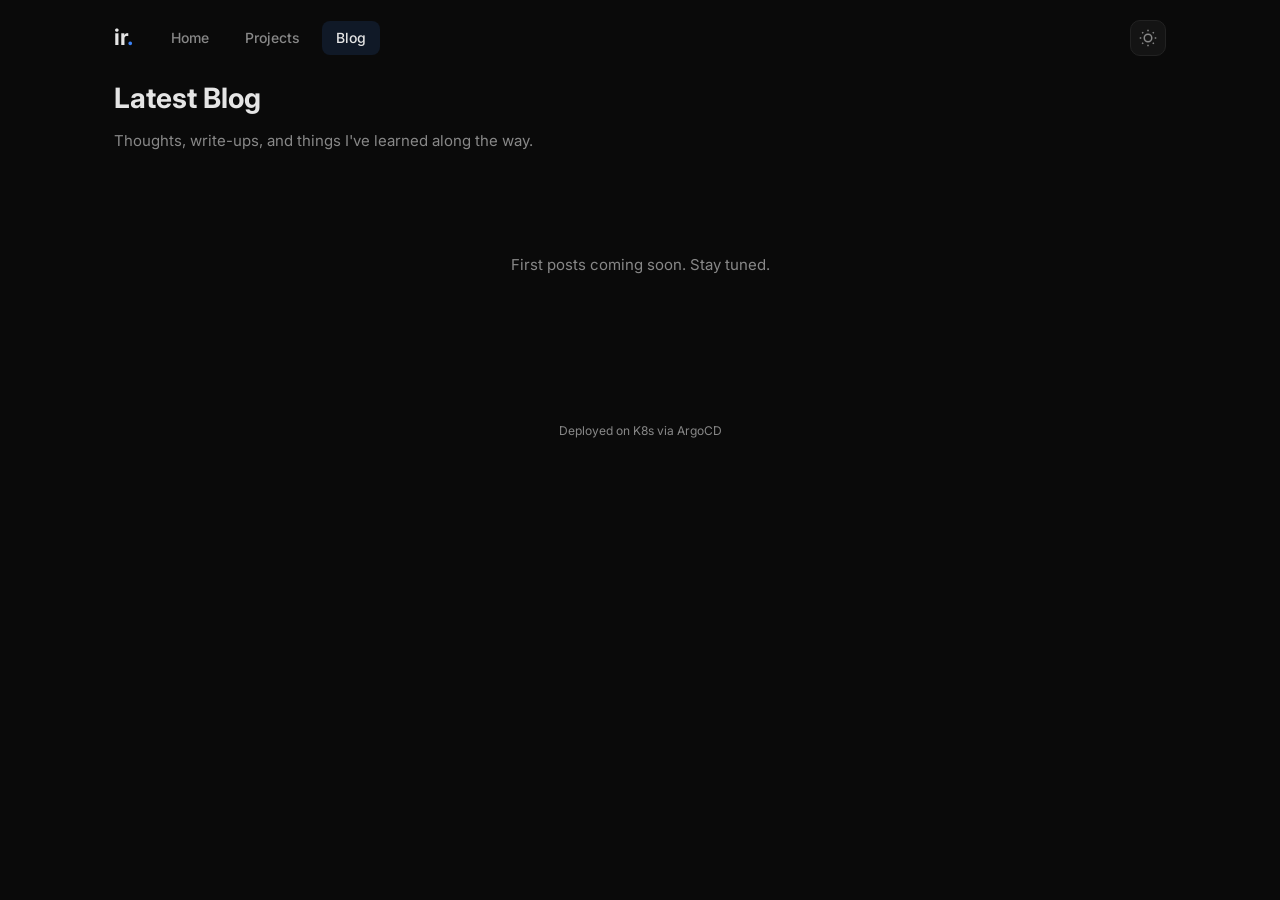
==== commit 966a063c: "redesign roussev.com" ====
--- a/blogs.html
+++ b/blogs.html
@@ -25,7 +25,7 @@
     </header>
 
     <div class="page-header">
-        <h1>Blog</h1>
+        <h1>Latest Blog</h1>
         <p>Thoughts, write-ups, and things I've learned along the way.</p>
     </div>
 
@@ -43,13 +43,12 @@
         -->
 
         <div style="text-align: center; padding: 60px 0; color: var(--text-muted);">
-            <p style="font-size: 28px; margin-bottom: 8px;">📝</p>
             <p>First posts coming soon. Stay tuned.</p>
         </div>
     </div>
 
     <footer class="site-footer">
-        <p>Built with vanilla HTML/CSS/JS · Deployed on K8s via ArgoCD</p>
+        <p>Deployed on K8s via ArgoCD</p>
     </footer>
 
     <script src="/script.js"></script>
--- a/style.css
+++ b/style.css
@@ -4,7 +4,6 @@
 :root {
     --bg: #0a0a0a;
     --bg-tile: #141414;
-    --bg-tile-hover: #1a1a1a;
     --border: #222;
     --text: #e5e5e5;
     --text-muted: #888;
@@ -19,7 +18,6 @@
 [data-theme="light"] {
     --bg: #f5f5f5;
     --bg-tile: #ffffff;
-    --bg-tile-hover: #fafafa;
     --border: #e0e0e0;
     --text: #1a1a1a;
     --text-muted: #666;
@@ -30,7 +28,6 @@
 }
 
 html { overflow-y: scroll; }
-
 body {
     background: var(--bg);
     color: var(--text);
@@ -40,488 +37,432 @@
     -webkit-font-smoothing: antialiased;
     transition: background 0.3s, color 0.3s;
 }
-
 a { color: var(--accent); text-decoration: none; }
 a:hover { text-decoration: underline; }
 
 /* === HEADER === */
-.site-header {
-    max-width: 1100px;
-    margin: 0 auto;
-    padding: 20px 24px;
-    display: flex;
-    align-items: center;
-    gap: 24px;
-}
-
-.logo {
-    font-size: 22px;
-    font-weight: 700;
-    color: var(--text);
-    text-decoration: none;
-    letter-spacing: -0.5px;
-}
+.site-header { max-width: 1100px; margin: 0 auto; padding: 20px 24px; display: flex; align-items: center; gap: 24px; }
+.logo { font-size: 22px; font-weight: 700; color: var(--text); text-decoration: none; letter-spacing: -0.5px; }
 .logo-dot { color: var(--accent); }
-
 .nav { display: flex; gap: 8px; }
-.nav-link {
-    padding: 6px 14px;
-    border-radius: 8px;
-    font-size: 14px;
-    font-weight: 500;
-    color: var(--text-muted);
-    text-decoration: none;
-    transition: background 0.2s, color 0.2s;
-}
-.nav-link:hover, .nav-link.active {
-    color: var(--text);
-    background: var(--accent-soft);
-    text-decoration: none;
-}
-
-.theme-toggle {
-    margin-left: auto;
-    background: var(--bg-tile);
-    border: 1px solid var(--border);
-    border-radius: 10px;
-    padding: 8px;
-    cursor: pointer;
-    color: var(--text-muted);
-    display: flex;
-    align-items: center;
-    transition: border-color 0.2s, color 0.2s;
-}
+.nav-link { padding: 6px 14px; border-radius: 8px; font-size: 14px; font-weight: 500; color: var(--text-muted); text-decoration: none; transition: background 0.2s, color 0.2s; }
+.nav-link:hover, .nav-link.active { color: var(--text); background: var(--accent-soft); text-decoration: none; }
+.theme-toggle { margin-left: auto; background: var(--bg-tile); border: 1px solid var(--border); border-radius: 10px; padding: 8px; cursor: pointer; color: var(--text-muted); display: flex; align-items: center; transition: border-color 0.2s, color 0.2s; }
 .theme-toggle:hover { border-color: var(--accent); color: var(--text); }
-
-/* Theme icon visibility */
 [data-theme="light"] .icon-sun { display: none; }
 .icon-moon { display: none; }
 [data-theme="light"] .icon-moon { display: block; }
 
 /* === BENTO GRID === */
-.bento-grid {
-    max-width: 1100px;
-    margin: 0 auto;
-    padding: 0 24px 60px;
-    display: grid;
-    grid-template-columns: repeat(3, 1fr);
-    gap: 16px;
-}
+.bento-grid { max-width: 1100px; margin: 0 auto; padding: 0 24px 60px; display: grid; grid-template-columns: repeat(3, 1fr); gap: 16px; }
 
 /* === TILE BASE === */
-.tile {
-    background: var(--bg-tile);
-    border: 1px solid var(--border);
-    border-radius: var(--radius);
-    padding: 24px;
-    transition: border-color 0.2s, transform 0.2s, background 0.3s;
-}
-.tile:hover {
-    border-color: var(--accent);
-    transform: translateY(-2px);
-}
-
-.tile h2 {
-    font-size: 13px;
-    font-weight: 600;
-    text-transform: uppercase;
-    letter-spacing: 0.8px;
-    color: var(--text-muted);
-    margin-bottom: 14px;
-}
-
-.tile-desc {
-    font-size: 13px;
-    color: var(--text-muted);
-    margin-bottom: 16px;
-}
-
-.tile-footnote {
-    font-size: 12px;
-    color: var(--text-muted);
-    margin-top: 12px;
-}
+.tile { background: var(--bg-tile); border: 1px solid var(--border); border-radius: var(--radius); padding: 24px; transition: border-color 0.2s, transform 0.2s, background 0.3s; }
+.tile:hover { border-color: var(--accent); transform: translateY(-2px); }
+.tile h2 { font-size: 13px; font-weight: 600; text-transform: uppercase; letter-spacing: 0.8px; color: var(--text-muted); margin-bottom: 14px; }
+.tile-desc { font-size: 13px; color: var(--text-muted); margin-bottom: 16px; }
+.tile-footnote { font-size: 12px; color: var(--text-muted); margin-top: 12px; }
 .tile-footnote a { color: var(--text-muted); }
 .tile-footnote a:hover { color: var(--accent); }
-
-.tile-link {
-    display: inline-block;
-    margin-top: 14px;
-    font-size: 13px;
-    font-weight: 500;
-    color: var(--accent);
-}
-
-/* === TILE SIZING === */
+.tile-link { display: inline-block; margin-top: 14px; font-size: 13px; font-weight: 500; color: var(--accent); }
+
+/* === GRID LAYOUT === */
 .tile-profile { grid-column: 1; grid-row: 1; text-align: center; }
 .tile-about { grid-column: 2 / 4; grid-row: 1; }
-.tile-github { grid-column: 1 / 3; grid-row: 2; }
-.tile-stack { grid-column: 3; grid-row: 2; }
-.tile-infra { grid-column: 1 / 3; grid-row: 3; }
-.tile-experience { grid-column: 3; grid-row: 3 / 5; }
-.tile-blog { grid-column: 1; grid-row: 4; }
-.tile-certs { grid-column: 2; grid-row: 4; }
-.tile-now { grid-column: 1; grid-row: 5; }
-.tile-education { grid-column: 2; grid-row: 5; }
-.tile-contact { grid-column: 3; grid-row: 5; }
-
-/* === PROFILE TILE === */
-.avatar {
-    width: 90px;
-    height: 90px;
-    border-radius: 50%;
-    border: 3px solid var(--border);
-    object-fit: cover;
-    margin-bottom: 12px;
-}
-
-.tile-profile h1 {
-    font-size: 22px;
-    font-weight: 700;
-    margin-bottom: 2px;
-}
-
-.subtitle {
-    font-size: 13px;
-    color: var(--text-muted);
-    margin-bottom: 14px;
-}
-
-.social-row {
-    display: flex;
-    justify-content: center;
-    gap: 16px;
-}
-.social-row a {
-    color: var(--text-muted);
-    transition: color 0.2s;
-}
+.tile-weather { grid-column: 1 / 4; grid-row: 2; }
+.tile-experience { grid-column: 1 / 3; grid-row: 3 / 5; }
+.tile-status { grid-column: 3; grid-row: 3 / 5; }
+.tile-github { grid-column: 3; grid-row: 5; }
+.tile-blog { grid-column: 1; grid-row: 5; }
+.tile-certs { grid-column: 2; grid-row: 5; }
+.tile-infra { grid-column: 1 / 4; grid-row: 6; }
+.tile-contact { grid-column: 1 / 4; grid-row: 7; }
+
+/* === PROFILE === */
+.avatar { width: 90px; height: 90px; border-radius: 50%; border: 3px solid var(--border); object-fit: cover; margin-bottom: 12px; }
+.tile-profile h1 { font-size: 22px; font-weight: 700; margin-bottom: 2px; }
+.subtitle { font-size: 13px; color: var(--text-muted); margin-bottom: 14px; }
+.social-row { display: flex; justify-content: center; gap: 16px; }
+.social-row a { color: var(--text-muted); transition: color 0.2s; }
 .social-row a:hover { color: var(--accent); text-decoration: none; }
 
-/* === ABOUT TILE === */
-.tile-about {
-    display: flex;
-    flex-direction: column;
-    justify-content: center;
-}
-.tile-about p {
-    font-size: 16px;
-    line-height: 1.7;
-    color: var(--text);
-}
+/* === ABOUT === */
+.tile-about { display: flex; flex-direction: column; justify-content: center; }
+.tile-about p { font-size: 16px; line-height: 1.7; color: var(--text); }
+
+/* === WEATHER === */
+.tile-weather { padding: 14px 24px; }
+.weather-content { display: flex; align-items: center; gap: 16px; }
+.weather-icon { font-size: 32px; line-height: 1; flex-shrink: 0; }
+.weather-info { flex: 1; display: flex; align-items: center; gap: 16px; }
+.weather-location { font-size: 14px; font-weight: 600; color: var(--text); }
+.weather-time { font-size: 18px; font-weight: 700; color: var(--text); letter-spacing: -0.5px; font-family: 'SFMono-Regular', Consolas, monospace; }
+.weather-desc { font-size: 13px; color: var(--text-muted); text-transform: capitalize; }
+.weather-temp { font-size: 28px; font-weight: 300; color: var(--text); letter-spacing: -1px; flex-shrink: 0; }
 
 /* === GITHUB GRAPH === */
-.github-graph {
-    display: grid;
-    grid-template-columns: repeat(52, 1fr);
-    gap: 3px;
-    min-height: 80px;
-}
-.gh-cell {
-    aspect-ratio: 1;
-    border-radius: 3px;
-    background: var(--border);
-    transition: background 0.15s;
-}
+.tile-github { padding: 16px; }
+.tile-github h2 { margin-bottom: 10px; }
+.github-graph { display: grid; grid-template-columns: repeat(20, 1fr); gap: 2px; }
+.gh-cell { aspect-ratio: 1; border-radius: 2px; background: var(--border); transition: background 0.15s; }
 .gh-cell[data-level="1"] { background: #1a2e1a; }
 .gh-cell[data-level="2"] { background: #1e5a2e; }
 .gh-cell[data-level="3"] { background: #2d8a4e; }
 .gh-cell[data-level="4"] { background: var(--green); }
 
+/* === TIMELINE === */
+.timeline { display: flex; flex-direction: column; gap: 20px; padding-left: 20px; border-left: 2px solid var(--border); }
+.timeline-item { display: flex; gap: 14px; position: relative; align-items: flex-start; }
+.timeline-dot { width: 10px; height: 10px; border-radius: 50%; background: var(--border); border: 2px solid var(--bg-tile); position: absolute; left: -26px; top: 4px; }
+.timeline-dot.current { background: var(--green); box-shadow: 0 0 0 3px var(--green-soft); }
+.timeline-logo { width: 36px; height: 36px; border-radius: 8px; object-fit: cover; border: 1px solid var(--border); flex-shrink: 0; }
+.timeline-role { font-weight: 600; font-size: 14px; }
+.timeline-company { font-size: 13px; }
+.timeline-company a { color: var(--accent); }
+.timeline-date { font-size: 12px; color: var(--text-muted); }
+
+/* === HEALTHCHECK === */
+.grafana-uptime { border-radius: var(--radius-sm); overflow: hidden; height: 70px; margin-bottom: 12px; background: #181b1f; }
+[data-theme="light"] .grafana-uptime { background: #f4f5f5; }
+.grafana-uptime iframe { width: 100%; height: 100%; border: none; display: block; }
+.healthcheck-grid { display: flex; flex-direction: column; gap: 8px; margin-bottom: 12px; }
+.hc-tile { display: flex; align-items: center; gap: 10px; padding: 10px 14px; border-radius: var(--radius-sm); background: var(--bg); border: 1px solid var(--border); opacity: 0; transform: translateY(8px); animation: hcPopIn 0.3s ease forwards; }
+@keyframes hcPopIn { to { opacity: 1; transform: translateY(0); } }
+.hc-dot { width: 10px; height: 10px; border-radius: 50%; flex-shrink: 0; background: var(--border); transition: background 0.3s, box-shadow 0.3s; }
+.hc-dot.up { background: var(--green); box-shadow: 0 0 8px rgba(34, 197, 94, 0.4); }
+.hc-dot.down { background: #ef4444; box-shadow: 0 0 8px rgba(239, 68, 68, 0.4); }
+.hc-dot.pending { background: var(--text-muted); animation: hcPulse 1s ease infinite; }
+@keyframes hcPulse { 0%, 100% { opacity: 0.4; } 50% { opacity: 1; } }
+.hc-name { flex: 1; font-size: 13px; font-weight: 500; color: var(--text); }
+.hc-domain { color: var(--text-muted); font-weight: 400; }
+.hc-ms { font-size: 11px; font-family: 'SFMono-Regular', Consolas, monospace; color: var(--text-muted); }
+.hc-badge { font-size: 10px; font-weight: 600; padding: 2px 6px; border-radius: 4px; text-transform: uppercase; letter-spacing: 0.3px; }
+.hc-badge.up { background: var(--green-soft); color: var(--green); }
+.hc-badge.down { background: rgba(239, 68, 68, 0.12); color: #ef4444; }
+
 /* === INFRA DIAGRAM === */
+.tile-infra { padding: 28px; }
+
+.infra-header {
+    display: flex;
+    align-items: center;
+    gap: 12px;
+    margin-bottom: 24px;
+}
+.infra-header h2 { margin-bottom: 0; }
+.infra-badge {
+    font-size: 11px;
+    font-weight: 500;
+    padding: 3px 10px;
+    border-radius: 20px;
+    background: var(--accent-soft);
+    color: var(--text-muted);
+    border: 1px solid var(--border);
+}
+
+/* Main diagram — CSS Grid for reliable layout */
 .infra-diagram {
+    display: grid;
+    grid-template-columns: auto auto 1fr auto 1fr auto 1fr;
+    align-items: center;
+    gap: 0;
+    overflow-x: auto;
+    padding-bottom: 8px;
+    margin-bottom: 20px;
+}
+
+/* Entry lane (traffic in) */
+.infra-lane {
+    display: flex;
+    align-items: center;
+    gap: 0;
+}
+.infra-stage {
     display: flex;
     flex-direction: column;
-    gap: 4px;
-}
-
-.infra-layer {
-    display: flex;
-    align-items: center;
-    gap: 12px;
-}
-
-.infra-label {
-    font-size: 11px;
+    align-items: center;
+    gap: 6px;
+    padding: 12px 8px;
+}
+.infra-stage-icon { font-size: 24px; line-height: 1; }
+.infra-stage-label {
+    font-size: 10px;
     font-weight: 600;
     text-transform: uppercase;
     letter-spacing: 0.5px;
     color: var(--text-muted);
-    min-width: 90px;
-    text-align: right;
-}
-
-.infra-nodes {
-    display: flex;
-    flex-wrap: wrap;
+    white-space: nowrap;
+}
+
+/* Horizontal connectors */
+.infra-connector,
+.infra-connector-h {
+    display: flex;
+    align-items: center;
+    justify-content: center;
+    padding: 0 4px;
+}
+.infra-connector span,
+.infra-connector-h span {
+    display: block;
+    width: 28px;
+    height: 2px;
+    background: var(--border);
+    position: relative;
+}
+.infra-connector span::after,
+.infra-connector-h span::after {
+    content: '';
+    position: absolute;
+    right: -1px;
+    top: -3px;
+    border: 4px solid transparent;
+    border-left: 5px solid var(--border);
+}
+
+/* Layer cards */
+.infra-layer {
+    min-width: 150px;
+    background: var(--bg);
+    border: 1px solid var(--border);
+    border-radius: 12px;
+    padding: 14px;
+    transition: border-color 0.2s, box-shadow 0.2s;
+    align-self: stretch;
+}
+.infra-layer:hover {
+    border-color: var(--text-muted);
+    box-shadow: 0 4px 20px rgba(0,0,0,0.15);
+}
+
+.infra-layer-header {
+    display: flex;
+    align-items: center;
+    gap: 8px;
+    font-size: 11px;
+    font-weight: 700;
+    text-transform: uppercase;
+    letter-spacing: 0.8px;
+    color: var(--text-muted);
+    margin-bottom: 12px;
+    padding-bottom: 8px;
+    border-bottom: 1px solid var(--border);
+}
+.infra-layer-dot {
+    display: inline-block;
+    width: 8px;
+    height: 8px;
+    border-radius: 50%;
+}
+
+.infra-layer-items {
+    display: flex;
+    flex-direction: column;
     gap: 6px;
 }
 
+/* Individual nodes */
 .infra-node {
+    display: flex;
+    align-items: center;
+    gap: 8px;
+    padding: 8px 10px;
+    border-radius: 8px;
     font-size: 12px;
     font-weight: 500;
+    color: var(--text);
+    border: 1px solid transparent;
+    transition: transform 0.2s, border-color 0.2s;
+}
+.infra-node:hover { transform: translateX(2px); }
+.infra-node-icon { width: 18px; height: 18px; flex-shrink: 0; }
+
+/* Color variants */
+.infra-node--blue { background: rgba(59, 130, 246, 0.08); }
+.infra-node--blue:hover { border-color: rgba(59, 130, 246, 0.3); }
+
+.infra-node--orange { background: rgba(245, 158, 11, 0.08); }
+.infra-node--orange:hover { border-color: rgba(245, 158, 11, 0.3); }
+
+.infra-node--green { background: rgba(34, 197, 94, 0.08); }
+.infra-node--green:hover { border-color: rgba(34, 197, 94, 0.3); }
+
+.infra-node--purple { background: rgba(168, 85, 247, 0.08); }
+.infra-node--purple:hover { border-color: rgba(168, 85, 247, 0.3); }
+
+/* Active node (roussev.com) */
+.infra-node--active {
+    border-color: rgba(34, 197, 94, 0.4);
+    background: rgba(34, 197, 94, 0.12);
+    box-shadow: 0 0 12px rgba(34, 197, 94, 0.1);
+}
+.infra-node-you {
+    font-size: 9px;
+    font-weight: 600;
+    text-transform: uppercase;
+    letter-spacing: 0.5px;
+    color: var(--green);
+    margin-left: auto;
+    white-space: nowrap;
+    animation: youPulse 2s ease infinite;
+}
+@keyframes youPulse {
+    0%, 100% { opacity: 0.6; }
+    50% { opacity: 1; }
+}
+
+/* Bottom bar — observability & policy */
+.infra-bottom-bar {
+    display: flex;
+    align-items: center;
+    gap: 16px;
+    padding: 14px 16px;
+    background: var(--bg);
+    border: 1px dashed var(--border);
+    border-radius: 10px;
+    margin-bottom: 8px;
+}
+.infra-bottom-section {
+    display: flex;
+    align-items: center;
+    gap: 10px;
+    flex-wrap: wrap;
+}
+.infra-bottom-label {
+    display: flex;
+    align-items: center;
+    gap: 6px;
+    font-size: 10px;
+    font-weight: 700;
+    text-transform: uppercase;
+    letter-spacing: 0.6px;
+    color: var(--text-muted);
+    white-space: nowrap;
+}
+.infra-bottom-divider {
+    width: 1px;
+    height: 24px;
+    background: var(--border);
+}
+.infra-bottom-items {
+    display: flex;
+    gap: 6px;
+    flex-wrap: wrap;
+}
+.infra-bottom-chip {
+    display: inline-block;
+    font-size: 11px;
+    font-weight: 500;
     padding: 4px 10px;
-    background: var(--accent-soft);
-    border: 1px solid rgba(59, 130, 246, 0.2);
     border-radius: 6px;
     color: var(--text);
-    cursor: default;
-    position: relative;
-    transition: background 0.2s, border-color 0.2s;
-}
-.infra-node:hover {
-    background: rgba(59, 130, 246, 0.15);
-    border-color: var(--accent);
-}
-.infra-node.highlight {
-    background: var(--green-soft);
-    border-color: rgba(34, 197, 94, 0.3);
-}
-.infra-node.highlight:hover {
-    border-color: var(--green);
-}
-.infra-node.site-node {
-    background: var(--green-soft);
-    border-color: var(--green);
-    color: var(--green);
-    font-weight: 600;
-}
-
-/* Tooltip */
-.infra-node:hover::after {
-    content: attr(data-tip);
-    position: absolute;
-    bottom: calc(100% + 6px);
-    left: 50%;
-    transform: translateX(-50%);
-    padding: 4px 10px;
-    background: var(--text);
-    color: var(--bg);
-    font-size: 11px;
-    font-weight: 400;
-    border-radius: 6px;
-    white-space: nowrap;
-    pointer-events: none;
-    z-index: 10;
-}
-
-.infra-arrow {
+    transition: transform 0.15s;
+}
+.infra-bottom-chip:hover { transform: translateY(-1px); }
+.infra-bottom-chip--cyan {
+    background: rgba(6, 182, 212, 0.1);
+    border: 1px solid rgba(6, 182, 212, 0.2);
+}
+.infra-bottom-chip--red {
+    background: rgba(239, 68, 68, 0.08);
+    border: 1px solid rgba(239, 68, 68, 0.2);
+}
+.infra-bottom-hint {
     text-align: center;
+    font-size: 10px;
     color: var(--text-muted);
-    font-size: 14px;
-    padding-left: 102px;
-    line-height: 1;
-}
-
-/* === STACK GRID === */
-.stack-grid {
-    display: flex;
-    flex-wrap: wrap;
-    gap: 6px;
-}
-.stack-item {
-    font-size: 12px;
-    font-weight: 500;
-    padding: 4px 10px;
-    background: var(--accent-soft);
-    border-radius: 6px;
-    color: var(--text);
-}
-
-/* === TIMELINE === */
-.timeline {
-    display: flex;
-    flex-direction: column;
-    gap: 20px;
-    padding-left: 20px;
-    border-left: 2px solid var(--border);
-}
-.timeline-item {
-    display: flex;
-    gap: 14px;
-    position: relative;
-}
-.timeline-dot {
-    width: 10px;
-    height: 10px;
-    border-radius: 50%;
-    background: var(--border);
-    border: 2px solid var(--bg-tile);
-    position: absolute;
-    left: -26px;
-    top: 4px;
-}
-.timeline-dot.current {
-    background: var(--green);
-    box-shadow: 0 0 0 3px var(--green-soft);
-}
-.timeline-role { font-weight: 600; font-size: 14px; }
-.timeline-company { font-size: 13px; }
-.timeline-company a { color: var(--accent); }
-.timeline-date { font-size: 12px; color: var(--text-muted); }
-
-/* === BLOG PLACEHOLDER === */
-.blog-placeholder {
-    text-align: center;
-    padding: 20px 0;
-    color: var(--text-muted);
-}
+    opacity: 0.6;
+    letter-spacing: 0.3px;
+}
+
+/* === MISC TILES === */
+.blog-placeholder { text-align: center; padding: 20px 0; color: var(--text-muted); }
 .blog-placeholder-icon { font-size: 28px; display: block; margin-bottom: 6px; }
 .blog-placeholder p { font-size: 13px; }
-
-/* === CERT BADGE === */
-.cert-badge {
-    display: flex;
-    align-items: center;
-    gap: 12px;
-}
-.cert-icon { font-size: 32px; }
+.blog-card { display: block; padding: 12px; background: var(--bg); border: 1px solid var(--border); border-radius: var(--radius-sm); text-decoration: none; transition: border-color 0.2s; }
+.blog-card:hover { border-color: var(--accent); text-decoration: none; }
+.blog-card-title { font-size: 13px; font-weight: 600; color: var(--text); margin-bottom: 4px; }
+.blog-card-source { font-size: 11px; color: var(--text-muted); }
+.cert-badge { display: flex; align-items: center; gap: 12px; text-decoration: none; color: inherit; }
+.cert-badge:hover { text-decoration: none; }
+.cert-aws-icon { flex-shrink: 0; }
 .cert-name { font-weight: 600; font-size: 14px; }
 .cert-issuer { font-size: 12px; color: var(--text-muted); }
-
-/* === NOW LIST === */
-.now-list {
-    list-style: none;
-    display: flex;
-    flex-direction: column;
-    gap: 8px;
-}
-.now-list li {
-    font-size: 13px;
-    padding-left: 16px;
-    position: relative;
-    color: var(--text);
-}
-.now-list li::before {
-    content: '→';
-    position: absolute;
-    left: 0;
-    color: var(--accent);
-}
-
-/* === EDUCATION === */
+.now-list { list-style: none; display: flex; flex-direction: column; gap: 8px; }
+.now-list li { font-size: 13px; padding-left: 16px; position: relative; color: var(--text); }
+.now-list li::before { content: '→'; position: absolute; left: 0; color: var(--accent); }
 .edu-school { font-weight: 600; font-size: 14px; }
 .edu-program { font-size: 13px; color: var(--text-muted); }
-
-/* === CONTACT === */
-.contact-links {
-    display: flex;
-    flex-direction: column;
-    gap: 10px;
-}
-.contact-link {
-    display: flex;
-    align-items: center;
-    gap: 8px;
-    font-size: 13px;
-    color: var(--text-muted);
-    transition: color 0.2s;
-}
+.contact-links { display: flex; flex-direction: column; gap: 10px; }
+.contact-link { display: flex; align-items: center; gap: 8px; font-size: 13px; color: var(--text-muted); transition: color 0.2s; }
 .contact-link:hover { color: var(--accent); text-decoration: none; }
 
 /* === FOOTER === */
-.site-footer {
-    text-align: center;
-    padding: 24px;
-    font-size: 12px;
-    color: var(--text-muted);
-}
+.site-footer { text-align: center; padding: 24px; font-size: 12px; color: var(--text-muted); }
 
 /* === RESPONSIVE === */
 @media (max-width: 900px) {
-    .bento-grid {
-        grid-template-columns: repeat(2, 1fr);
-        padding: 0 16px 40px;
-    }
+    .bento-grid { grid-template-columns: repeat(2, 1fr); padding: 0 16px 40px; }
     .tile-profile { grid-column: 1; grid-row: auto; }
     .tile-about { grid-column: 2; grid-row: auto; }
+    .tile-weather { grid-column: 1 / 3; grid-row: auto; }
+    .tile-experience { grid-column: 1 / 3; grid-row: auto; }
+    .tile-status { grid-column: 1 / 3; grid-row: auto; }
+    .tile-education { grid-column: 1 / 3; grid-row: auto; }
     .tile-github { grid-column: 1 / 3; grid-row: auto; }
-    .tile-stack { grid-column: 1 / 3; grid-row: auto; }
     .tile-infra { grid-column: 1 / 3; grid-row: auto; }
-    .tile-experience { grid-column: 1 / 3; grid-row: auto; }
     .tile-blog { grid-column: 1; grid-row: auto; }
     .tile-certs { grid-column: 2; grid-row: auto; }
     .tile-now { grid-column: 1; grid-row: auto; }
-    .tile-education { grid-column: 2; grid-row: auto; }
-    .tile-contact { grid-column: 1 / 3; grid-row: auto; }
-}
-
+    .tile-contact { grid-column: 2; grid-row: auto; }
+}
 @media (max-width: 600px) {
-    .bento-grid {
-        grid-template-columns: 1fr;
-        padding: 0 12px 32px;
+    .bento-grid { grid-template-columns: 1fr; padding: 0 12px 32px; }
+    .bento-grid .tile { grid-column: 1 !important; grid-row: auto !important; }
+    .site-header { padding: 16px; }
+    .weather-info { flex-wrap: wrap; gap: 8px; }
+    .infra-diagram {
+        display: flex;
+        flex-direction: column;
+        align-items: stretch;
+        gap: 0;
     }
-    .bento-grid .tile {
-        grid-column: 1 !important;
-        grid-row: auto !important;
+    .infra-lane { justify-content: center; }
+    .infra-connector, .infra-connector-h {
+        padding: 4px 0;
+        justify-content: center;
     }
-    .site-header { padding: 16px; }
-    .infra-label { min-width: 70px; font-size: 10px; }
-    .infra-arrow { padding-left: 82px; }
-}
-
-/* === PAGES (projects/blog) reuse === */
-.page-header {
-    max-width: 1100px;
-    margin: 0 auto;
-    padding: 0 24px 40px;
-}
-.page-header h1 {
-    font-size: 28px;
-    font-weight: 700;
-    margin-bottom: 8px;
-}
-.page-header p {
-    color: var(--text-muted);
-    font-size: 15px;
-}
-
-.page-content {
-    max-width: 1100px;
-    margin: 0 auto;
-    padding: 0 24px 60px;
-}
-
-/* Project cards for projects page */
-.project-card {
-    background: var(--bg-tile);
-    border: 1px solid var(--border);
-    border-radius: var(--radius);
-    padding: 24px;
-    margin-bottom: 16px;
-    transition: border-color 0.2s, transform 0.2s;
-}
-.project-card:hover {
-    border-color: var(--accent);
-    transform: translateY(-2px);
-}
+    .infra-connector span, .infra-connector-h span {
+        width: 2px;
+        height: 20px;
+    }
+    .infra-connector span::after, .infra-connector-h span::after {
+        right: -3px;
+        top: auto;
+        bottom: -1px;
+        border: 4px solid transparent;
+        border-top: 5px solid var(--border);
+        border-left-color: transparent;
+    }
+    .infra-layer { min-width: unset; }
+    .infra-bottom-bar { flex-direction: column; align-items: flex-start; }
+    .infra-bottom-divider { width: 100%; height: 1px; }
+}
+
+/* === PAGES (projects/blog) === */
+.page-header { max-width: 1100px; margin: 0 auto; padding: 0 24px 40px; }
+.page-header h1 { font-size: 28px; font-weight: 700; margin-bottom: 8px; }
+.page-header p { color: var(--text-muted); font-size: 15px; }
+.page-content { max-width: 1100px; margin: 0 auto; padding: 0 24px 60px; }
+.project-card { background: var(--bg-tile); border: 1px solid var(--border); border-radius: var(--radius); padding: 24px; margin-bottom: 16px; transition: border-color 0.2s, transform 0.2s; }
+.project-card:hover { border-color: var(--accent); transform: translateY(-2px); }
 .project-card h3 { font-size: 16px; font-weight: 600; margin-bottom: 6px; }
 .project-card h3 a { color: var(--text); }
 .project-card h3 a:hover { color: var(--accent); }
 .project-card p { font-size: 14px; color: var(--text-muted); margin-bottom: 10px; }
-
 .project-tags { display: flex; flex-wrap: wrap; gap: 6px; }
-.tag {
-    font-size: 11px;
-    font-weight: 500;
-    padding: 3px 8px;
-    background: var(--accent-soft);
-    border-radius: 6px;
-    color: var(--text-muted);
-}
-
-/* Blog entries for blog page */
-.blog-entry {
-    background: var(--bg-tile);
-    border: 1px solid var(--border);
-    border-radius: var(--radius);
-    padding: 24px;
-    margin-bottom: 16px;
-    transition: border-color 0.2s, transform 0.2s;
-}
-.blog-entry:hover {
-    border-color: var(--accent);
-    transform: translateY(-2px);
-}
+.tag { font-size: 11px; font-weight: 500; padding: 3px 8px; background: var(--accent-soft); border-radius: 6px; color: var(--text-muted); }
+.blog-entry { background: var(--bg-tile); border: 1px solid var(--border); border-radius: var(--radius); padding: 24px; margin-bottom: 16px; transition: border-color 0.2s, transform 0.2s; }
+.blog-entry:hover { border-color: var(--accent); transform: translateY(-2px); }
 .blog-entry h3 { font-size: 16px; font-weight: 600; margin-bottom: 4px; }
 .blog-date { font-size: 12px; color: var(--text-muted); }
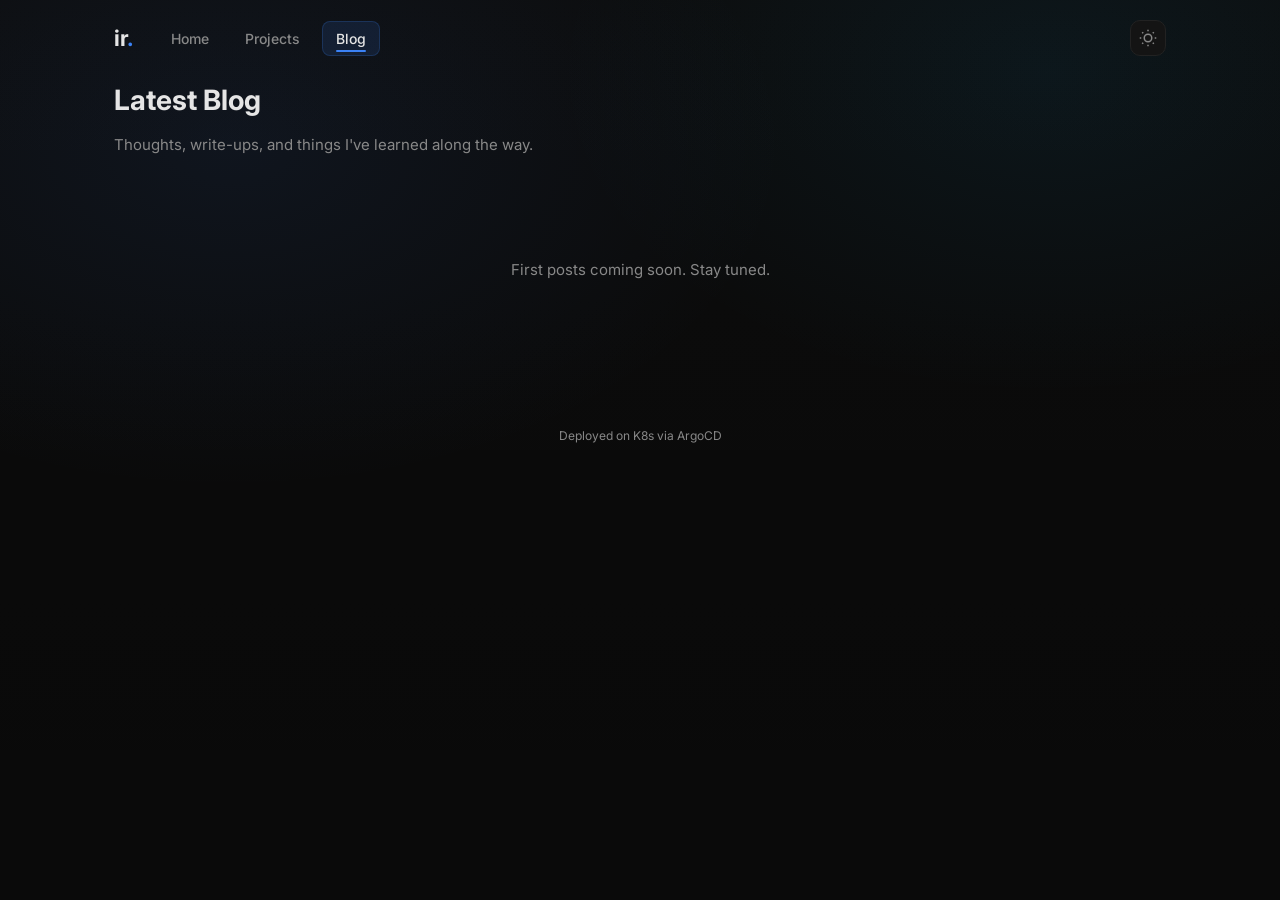
==== commit d83f8bd8: "changes" ====
--- a/blogs.html
+++ b/blogs.html
@@ -4,6 +4,21 @@
     <meta charset="UTF-8">
     <meta name="viewport" content="width=device-width, initial-scale=1.0">
     <title>Ivan Roussev — Blog</title>
+    <meta name="description" content="Blog posts by Ivan Roussev about infrastructure, DevOps, Kubernetes, GitOps, and production operations.">
+    <meta name="robots" content="index,follow,max-image-preview:large">
+    <link rel="canonical" href="https://roussev.com/blogs">
+
+    <meta property="og:type" content="website">
+    <meta property="og:url" content="https://roussev.com/blogs">
+    <meta property="og:title" content="Ivan Roussev — Blog">
+    <meta property="og:description" content="Infrastructure and DevOps articles by Ivan Roussev.">
+    <meta property="og:image" content="https://roussev.com/ivan-pfp.jpg">
+
+    <meta name="twitter:card" content="summary_large_image">
+    <meta name="twitter:title" content="Ivan Roussev — Blog">
+    <meta name="twitter:description" content="Infrastructure and DevOps articles by Ivan Roussev.">
+    <meta name="twitter:image" content="https://roussev.com/ivan-pfp.jpg">
+
     <link rel="icon" type="image/svg+xml" href="/favicon.svg">
     <link rel="preconnect" href="https://fonts.googleapis.com">
     <link rel="preconnect" href="https://fonts.gstatic.com" crossorigin>
@@ -11,12 +26,13 @@
     <link rel="stylesheet" href="/style.css">
 </head>
 <body>
+    <a href="#main-content" class="skip-link">Skip to content</a>
     <header class="site-header">
         <a href="/" class="logo">ir<span class="logo-dot">.</span></a>
         <nav class="nav">
             <a href="/" class="nav-link">Home</a>
             <a href="/projects" class="nav-link">Projects</a>
-            <a href="/blogs" class="nav-link active">Blog</a>
+            <a href="/blogs" class="nav-link active" aria-current="page">Blog</a>
         </nav>
         <button class="theme-toggle" onclick="toggleTheme()" aria-label="Toggle theme">
             <svg class="icon-sun" width="18" height="18" viewBox="0 0 24 24" fill="none" stroke="currentColor" stroke-width="2"><circle cx="12" cy="12" r="5"/><path d="M12 1v2M12 21v2M4.22 4.22l1.42 1.42M18.36 18.36l1.42 1.42M1 12h2M21 12h2M4.22 19.78l1.42-1.42M18.36 5.64l1.42-1.42"/></svg>
@@ -29,7 +45,7 @@
         <p>Thoughts, write-ups, and things I've learned along the way.</p>
     </div>
 
-    <div class="page-content">
+    <main id="main-content" class="page-content">
         <!-- Add new posts at the top -->
         <!--
         <div class="blog-entry">
@@ -45,12 +61,12 @@
         <div style="text-align: center; padding: 60px 0; color: var(--text-muted);">
             <p>First posts coming soon. Stay tuned.</p>
         </div>
-    </div>
+    </main>
 
     <footer class="site-footer">
         <p>Deployed on K8s via ArgoCD</p>
     </footer>
 
-    <script src="/script.js"></script>
+    <script src="/script.js" defer></script>
 </body>
 </html>
--- a/style.css
+++ b/style.css
@@ -27,34 +27,252 @@
     --green-soft: rgba(22, 163, 74, 0.1);
 }
 
-html { overflow-y: scroll; }
+html {
+    overflow-y: scroll;
+    scroll-behavior: smooth;
+}
+html:focus-within {
+    scroll-behavior: smooth;
+}
 body {
     background: var(--bg);
     color: var(--text);
     font-family: 'Inter', -apple-system, BlinkMacSystemFont, 'Segoe UI', sans-serif;
     font-size: 15px;
-    line-height: 1.6;
+    line-height: 1.68;
     -webkit-font-smoothing: antialiased;
     transition: background 0.3s, color 0.3s;
+    position: relative;
+}
+body::before {
+    content: '';
+    position: fixed;
+    inset: 0;
+    pointer-events: none;
+    z-index: -2;
+    background:
+        radial-gradient(900px 560px at 18% 16%, rgba(59, 130, 246, 0.08), transparent 62%),
+        radial-gradient(760px 500px at 82% 8%, rgba(14, 165, 233, 0.07), transparent 65%),
+        linear-gradient(180deg, rgba(255,255,255,0.01), rgba(0,0,0,0));
+}
+body::after {
+    content: '';
+    position: fixed;
+    inset: 0;
+    pointer-events: none;
+    z-index: -1;
+    opacity: 0.06;
+    background-image: radial-gradient(circle at 1px 1px, rgba(255,255,255,0.6) 0.6px, transparent 0);
+    background-size: 3px 3px;
+}
+[data-theme="light"] body::before {
+    background:
+        radial-gradient(920px 600px at 16% 12%, rgba(37, 99, 235, 0.08), transparent 62%),
+        radial-gradient(700px 480px at 82% 8%, rgba(56, 189, 248, 0.1), transparent 64%),
+        linear-gradient(180deg, #f7f9ff 0%, #f4f6fb 52%, #f5f5f5 100%);
+}
+[data-theme="light"] body::after {
+    opacity: 0.04;
+    background-image: radial-gradient(circle at 1px 1px, rgba(2, 6, 23, 0.35) 0.6px, transparent 0);
 }
 a { color: var(--accent); text-decoration: none; }
 a:hover { text-decoration: underline; }
 
+.skip-link {
+    position: absolute;
+    left: 16px;
+    top: -48px;
+    z-index: 1000;
+    background: var(--accent);
+    color: #fff;
+    padding: 10px 12px;
+    border-radius: 8px;
+    font-size: 13px;
+    font-weight: 600;
+    text-decoration: none;
+    transition: top 0.2s ease;
+}
+.skip-link:focus-visible {
+    top: 12px;
+}
+
+a:focus-visible,
+button:focus-visible,
+[role="button"]:focus-visible {
+    outline: 2px solid var(--accent);
+    outline-offset: 2px;
+    border-radius: 8px;
+}
+
 /* === HEADER === */
 .site-header { max-width: 1100px; margin: 0 auto; padding: 20px 24px; display: flex; align-items: center; gap: 24px; }
+.home-page .site-header {
+    position: fixed;
+    top: 0;
+    left: 0;
+    right: 0;
+    z-index: 50;
+    background: linear-gradient(to bottom, rgba(10,10,10,0.9), rgba(10,10,10,0));
+    transition: background 0.25s ease, backdrop-filter 0.25s ease, border-color 0.25s ease;
+}
+[data-theme="light"] .home-page .site-header {
+    background: linear-gradient(to bottom, rgba(245,245,245,0.92), rgba(245,245,245,0));
+}
+.home-page .site-header.scrolled {
+    background: rgba(10, 10, 10, 0.58);
+    backdrop-filter: blur(8px);
+    border-bottom: 1px solid rgba(255, 255, 255, 0.08);
+}
+[data-theme="light"] .home-page .site-header.scrolled {
+    background: rgba(248, 250, 252, 0.72);
+    border-bottom-color: rgba(15, 23, 42, 0.08);
+}
 .logo { font-size: 22px; font-weight: 700; color: var(--text); text-decoration: none; letter-spacing: -0.5px; }
 .logo-dot { color: var(--accent); }
 .nav { display: flex; gap: 8px; }
-.nav-link { padding: 6px 14px; border-radius: 8px; font-size: 14px; font-weight: 500; color: var(--text-muted); text-decoration: none; transition: background 0.2s, color 0.2s; }
-.nav-link:hover, .nav-link.active { color: var(--text); background: var(--accent-soft); text-decoration: none; }
+.nav-link {
+    position: relative;
+    padding: 6px 14px;
+    border-radius: 8px;
+    font-size: 14px;
+    font-weight: 500;
+    color: var(--text-muted);
+    text-decoration: none;
+    transition: background 0.2s, color 0.2s;
+}
+.nav-link::after {
+    content: '';
+    position: absolute;
+    left: 14px;
+    right: 14px;
+    bottom: 4px;
+    height: 2px;
+    border-radius: 999px;
+    background: var(--accent);
+    transform: scaleX(0);
+    transform-origin: center;
+    transition: transform 0.2s ease;
+}
+.nav-link:hover { color: var(--text); text-decoration: none; }
+.nav-link:hover::after { transform: scaleX(1); }
+.nav-link.active {
+    color: var(--text);
+    background: var(--accent-soft);
+    box-shadow: inset 0 0 0 1px rgba(59, 130, 246, 0.2);
+}
+.nav-link.active::after { transform: scaleX(1); }
 .theme-toggle { margin-left: auto; background: var(--bg-tile); border: 1px solid var(--border); border-radius: 10px; padding: 8px; cursor: pointer; color: var(--text-muted); display: flex; align-items: center; transition: border-color 0.2s, color 0.2s; }
 .theme-toggle:hover { border-color: var(--accent); color: var(--text); }
 [data-theme="light"] .icon-sun { display: none; }
 .icon-moon { display: none; }
 [data-theme="light"] .icon-moon { display: block; }
 
+/* === HERO PROFILE (OUTSIDE BENTO) === */
+.hero-profile {
+    max-width: 1100px;
+    margin: 0 auto;
+    padding: 0 24px;
+    display: flex;
+    align-items: center;
+    justify-content: flex-start;
+    gap: 42px;
+    min-height: 100dvh;
+    padding-top: 88px;
+    padding-bottom: 46px;
+    position: relative;
+    scroll-snap-align: start;
+    isolation: isolate;
+}
+.hero-profile::before {
+    content: '';
+    position: absolute;
+    inset: 8% 0 10% 0;
+    pointer-events: none;
+    z-index: -2;
+    opacity: 0.16;
+    background-image:
+        linear-gradient(to right, rgba(59, 130, 246, 0.14) 1px, transparent 1px),
+        linear-gradient(to bottom, rgba(59, 130, 246, 0.14) 1px, transparent 1px);
+    background-size: 34px 34px;
+    mask-image: radial-gradient(closest-side at 38% 38%, #000 0%, rgba(0,0,0,0.82) 58%, rgba(0,0,0,0) 100%);
+}
+[data-theme="light"] .hero-profile::before {
+    opacity: 0.1;
+}
+.home-page {
+    scroll-snap-type: y proximity;
+}
+.hero-bg-shape {
+    position: absolute;
+    border-radius: 999px;
+    filter: blur(44px);
+    pointer-events: none;
+    z-index: -1;
+    opacity: 0.25;
+}
+.hero-bg-shape-one {
+    width: 280px;
+    height: 280px;
+    background: rgba(37, 99, 235, 0.45);
+    left: -40px;
+    top: 17%;
+}
+.hero-bg-shape-two {
+    width: 240px;
+    height: 240px;
+    background: rgba(14, 165, 233, 0.3);
+    right: 22%;
+    bottom: 14%;
+}
+.hero-profile-content { display: flex; flex-direction: column; align-items: flex-start; max-width: 640px; }
+.hero-profile .social-row { justify-content: flex-start; gap: 12px; }
+.hero-profile-photo {
+    position: relative;
+    transform: translateY(-10px);
+}
+.hero-profile-photo::before {
+    content: '';
+    position: absolute;
+    inset: -20% -18%;
+    border-radius: 999px;
+    z-index: -1;
+    background: radial-gradient(circle, rgba(59, 130, 246, 0.18) 0%, rgba(56, 189, 248, 0.1) 35%, rgba(0,0,0,0) 70%);
+    filter: blur(10px);
+}
+.hero-scroll {
+    position: absolute;
+    bottom: 14px;
+    left: 50%;
+    transform: translateX(-50%);
+    display: inline-flex;
+    flex-direction: column;
+    align-items: center;
+    gap: 4px;
+    color: var(--text-muted);
+    font-size: 16px;
+    line-height: 1;
+    text-decoration: none;
+    animation: heroBreathe 1.8s ease-in-out infinite;
+}
+.hero-scroll-arrow { font-size: 24px; line-height: 1; }
+.hero-scroll-text { font-size: 11px; letter-spacing: 0.3px; text-transform: uppercase; font-weight: 600; }
+.hero-scroll:hover { color: var(--accent); text-decoration: none; }
+@keyframes heroBreathe {
+    0%, 100% { transform: translateX(-50%) translateY(0); opacity: 0.65; }
+    50% { transform: translateX(-50%) translateY(6px); opacity: 1; }
+}
+
 /* === BENTO GRID === */
-.bento-grid { max-width: 1100px; margin: 0 auto; padding: 0 24px 60px; display: grid; grid-template-columns: repeat(3, 1fr); gap: 16px; }
+.bento-grid {
+    max-width: 1100px;
+    margin: 0 auto;
+    padding: 20px 24px 60px;
+    display: grid;
+    grid-template-columns: repeat(3, 1fr);
+    gap: 16px;
+    scroll-margin-top: 84px;
+}
+.bento-grid .tile { scroll-snap-align: start; }
 
 /* === TILE BASE === */
 .tile { background: var(--bg-tile); border: 1px solid var(--border); border-radius: var(--radius); padding: 24px; transition: border-color 0.2s, transform 0.2s, background 0.3s; }
@@ -67,38 +285,215 @@
 .tile-link { display: inline-block; margin-top: 14px; font-size: 13px; font-weight: 500; color: var(--accent); }
 
 /* === GRID LAYOUT === */
-.tile-profile { grid-column: 1; grid-row: 1; text-align: center; }
-.tile-about { grid-column: 2 / 4; grid-row: 1; }
-.tile-weather { grid-column: 1 / 4; grid-row: 2; }
-.tile-experience { grid-column: 1 / 3; grid-row: 3 / 5; }
-.tile-status { grid-column: 3; grid-row: 3 / 5; }
-.tile-github { grid-column: 3; grid-row: 5; }
-.tile-blog { grid-column: 1; grid-row: 5; }
-.tile-certs { grid-column: 2; grid-row: 5; }
-.tile-infra { grid-column: 1 / 4; grid-row: 6; }
+.tile-about { grid-column: 1 / 4; grid-row: 1; }
+.tile-experience { grid-column: 1 / 3; grid-row: 2 / 4; }
+.tile-status { grid-column: 3; grid-row: 2 / 4; }
+.tile-github { grid-column: 3; grid-row: 4; }
+.tile-blog { grid-column: 1; grid-row: 4; }
+.tile-certs { grid-column: 2; grid-row: 4; }
+.tile-infra { grid-column: 1 / 4; grid-row: 5; }
+.tile-release { grid-column: 1 / 4; grid-row: 6; }
 .tile-contact { grid-column: 1 / 4; grid-row: 7; }
 
 /* === PROFILE === */
-.avatar { width: 90px; height: 90px; border-radius: 50%; border: 3px solid var(--border); object-fit: cover; margin-bottom: 12px; }
-.tile-profile h1 { font-size: 22px; font-weight: 700; margin-bottom: 2px; }
-.subtitle { font-size: 13px; color: var(--text-muted); margin-bottom: 14px; }
-.social-row { display: flex; justify-content: center; gap: 16px; }
-.social-row a { color: var(--text-muted); transition: color 0.2s; }
-.social-row a:hover { color: var(--accent); text-decoration: none; }
+.avatar-frame {
+    width: 282px;
+    height: 282px;
+    margin: 0;
+    padding: 0;
+    border-radius: 16px;
+    border: 1px solid rgba(59, 130, 246, 0.24);
+    box-shadow: 0 10px 30px rgba(0,0,0,0.1), 0 0 0 1px rgba(255,255,255,0.05) inset;
+    transition: transform 0.28s ease, box-shadow 0.28s ease;
+    overflow: hidden;
+}
+.avatar {
+    width: 100%;
+    height: 100%;
+    border-radius: 14px;
+    border: none;
+    object-fit: cover;
+    display: block;
+}
+.hero-profile-photo:hover .avatar-frame {
+    transform: scale(1.03);
+    box-shadow: 0 16px 40px rgba(0,0,0,0.2), 0 0 0 1px rgba(59,130,246,0.35) inset;
+}
+.profile-name {
+    font-size: clamp(48px, 7.4vw, 76px);
+    font-weight: 700;
+    line-height: 0.92;
+    letter-spacing: -1.7px;
+    margin-bottom: 16px;
+}
+.profile-value {
+    display: block;
+    font-size: clamp(18px, 2.1vw, 24px);
+    font-weight: 500;
+    color: var(--text);
+    line-height: 1.48;
+    letter-spacing: -0.2px;
+    margin-bottom: 8px;
+}
+.profile-value-emphasis {
+    color: #8ab4ff;
+    font-weight: 700;
+}
+[data-theme="light"] .profile-value-emphasis {
+    color: #1d4ed8;
+}
+.hero-cta-row {
+    display: flex;
+    align-items: center;
+}
+.hero-actions {
+    display: flex;
+    align-items: center;
+    gap: 20px;
+    margin-top: 4px;
+}
+.hero-cta {
+    display: inline-flex;
+    align-items: center;
+    justify-content: center;
+    gap: 6px;
+    height: 42px;
+    padding: 0 16px;
+    border-radius: 10px;
+    font-size: 13px;
+    font-weight: 600;
+    text-decoration: none;
+    border: 1px solid transparent;
+    transition: transform 0.2s ease, border-color 0.2s ease, background 0.2s ease, color 0.2s ease, box-shadow 0.2s ease;
+}
+.hero-cta:hover {
+    text-decoration: none;
+    transform: translateY(-2px);
+}
+.hero-cta-primary {
+    background: var(--accent);
+    border-color: var(--accent);
+    color: #fff;
+    box-shadow: 0 8px 24px rgba(37, 99, 235, 0.28);
+}
+.hero-cta-primary:hover {
+    filter: brightness(1.06);
+    box-shadow: 0 12px 28px rgba(37, 99, 235, 0.34);
+}
+.profile-meta {
+    font-size: 14px;
+    color: var(--text-muted);
+    opacity: 0.84;
+    margin-bottom: 10px;
+}
+.social-row { display: flex; gap: 12px; }
+.social-link {
+    position: relative;
+    width: 38px;
+    height: 38px;
+    display: inline-flex;
+    align-items: center;
+    justify-content: center;
+    border-radius: 10px;
+    color: var(--text-muted);
+    border: 1px solid color-mix(in srgb, var(--border) 70%, transparent);
+    background: var(--bg-tile);
+    transition: color 0.2s, border-color 0.2s, transform 0.2s ease, background 0.2s;
+}
+.social-link:hover {
+    text-decoration: none;
+    transform: translateY(-2px);
+}
+.social-link svg { width: 20px; height: 20px; }
+.social-link-email:hover { color: var(--accent); border-color: var(--accent); }
+.social-link-github:hover { color: var(--accent); border-color: var(--accent); }
+.social-link-linkedin:hover { color: var(--accent); border-color: var(--accent); }
+
+.hero-reveal {
+    opacity: 0;
+    transform: translateY(14px);
+    animation: heroReveal 0.7s ease forwards;
+}
+.hero-reveal-delay-1 { animation-delay: 0.15s; }
+.hero-reveal-delay-2 { animation-delay: 0.28s; }
+.hero-reveal-delay-3 { animation-delay: 0.41s; }
+.hero-reveal-delay-4 { animation-delay: 0.54s; }
+.hero-photo-reveal {
+    opacity: 0;
+    transform: translateY(6px) scale(0.98);
+    animation: heroPhotoReveal 0.75s ease forwards;
+}
+@keyframes heroPhotoReveal {
+    to {
+        opacity: 1;
+        transform: translateY(-10px) scale(1);
+    }
+}
+@keyframes heroReveal {
+    to {
+        opacity: 1;
+        transform: translateY(0);
+    }
+}
 
 /* === ABOUT === */
 .tile-about { display: flex; flex-direction: column; justify-content: center; }
 .tile-about p { font-size: 16px; line-height: 1.7; color: var(--text); }
 
-/* === WEATHER === */
-.tile-weather { padding: 14px 24px; }
-.weather-content { display: flex; align-items: center; gap: 16px; }
-.weather-icon { font-size: 32px; line-height: 1; flex-shrink: 0; }
-.weather-info { flex: 1; display: flex; align-items: center; gap: 16px; }
-.weather-location { font-size: 14px; font-weight: 600; color: var(--text); }
-.weather-time { font-size: 18px; font-weight: 700; color: var(--text); letter-spacing: -0.5px; font-family: 'SFMono-Regular', Consolas, monospace; }
-.weather-desc { font-size: 13px; color: var(--text-muted); text-transform: capitalize; }
-.weather-temp { font-size: 28px; font-weight: 300; color: var(--text); letter-spacing: -1px; flex-shrink: 0; }
+/* === RELEASE TILE === */
+.tile-release {
+    min-height: 0;
+    padding: 12px 16px;
+    background: var(--bg-tile);
+    display: flex;
+    flex-direction: column;
+    justify-content: center;
+}
+.release-head {
+    display: flex;
+    align-items: center;
+    justify-content: space-between;
+    margin-bottom: 8px;
+}
+.release-head h2 { margin-bottom: 0; }
+.release-live {
+    font-size: 10px;
+    font-weight: 700;
+    text-transform: uppercase;
+    letter-spacing: 0.5px;
+    color: var(--green);
+    background: var(--green-soft);
+    border: 1px solid rgba(34, 197, 94, 0.25);
+    border-radius: 999px;
+    padding: 3px 8px;
+}
+.release-time {
+    font-size: 14px;
+    font-weight: 500;
+    letter-spacing: 0;
+    margin-bottom: 8px;
+}
+.release-chips {
+    display: flex;
+    flex-wrap: wrap;
+    gap: 6px;
+}
+.release-chip {
+    font-size: 10px;
+    font-weight: 500;
+    color: var(--text-muted);
+    border: 1px solid var(--border);
+    background: var(--bg);
+    border-radius: 999px;
+    padding: 3px 8px;
+    text-decoration: none;
+}
+.release-chip:hover {
+    color: var(--accent);
+    border-color: var(--accent);
+    text-decoration: none;
+}
+.tile-release .tile-link { margin-top: 8px; font-size: 12px; }
 
 /* === GITHUB GRAPH === */
 .tile-github { padding: 16px; }
@@ -402,10 +797,12 @@
 
 /* === RESPONSIVE === */
 @media (max-width: 900px) {
-    .bento-grid { grid-template-columns: repeat(2, 1fr); padding: 0 16px 40px; }
-    .tile-profile { grid-column: 1; grid-row: auto; }
-    .tile-about { grid-column: 2; grid-row: auto; }
-    .tile-weather { grid-column: 1 / 3; grid-row: auto; }
+    .hero-profile { padding: 76px 16px 40px; min-height: 100dvh; gap: 28px; }
+    .hero-profile-photo { transform: translateY(0); }
+    .avatar-frame { width: 216px; height: 216px; }
+    .bento-grid { grid-template-columns: repeat(2, 1fr); padding: 16px 16px 40px; scroll-margin-top: 72px; }
+    .tile-about { grid-column: 1 / 3; grid-row: auto; }
+    .tile-release { grid-column: 1 / 3; grid-row: auto; }
     .tile-experience { grid-column: 1 / 3; grid-row: auto; }
     .tile-status { grid-column: 1 / 3; grid-row: auto; }
     .tile-education { grid-column: 1 / 3; grid-row: auto; }
@@ -417,10 +814,31 @@
     .tile-contact { grid-column: 2; grid-row: auto; }
 }
 @media (max-width: 600px) {
-    .bento-grid { grid-template-columns: 1fr; padding: 0 12px 32px; }
+    .hero-profile {
+        padding: 72px 12px 36px;
+        gap: 14px;
+        min-height: 100dvh;
+        flex-direction: column;
+        justify-content: center;
+        text-align: center;
+    }
+    .hero-profile-content { align-items: center; }
+    .hero-profile .social-row { justify-content: center; }
+    .hero-profile::before { display: none; }
+    .avatar-frame { width: 178px; height: 178px; }
+    .hero-bg-shape-two { right: 0; bottom: 18%; }
+    .profile-name { font-size: 34px; line-height: 1; margin-bottom: 8px; max-width: 11ch; }
+    .profile-value { font-size: 17px; margin-bottom: 8px; max-width: 24ch; margin-left: auto; margin-right: auto; }
+    .hero-actions { flex-direction: column; align-items: center; gap: 10px; }
+    .hero-cta-row { justify-content: center; }
+    .profile-meta { margin-bottom: 12px; }
+    .hero-scroll-text { font-size: 10px; }
+    .bento-grid { grid-template-columns: 1fr; padding: 14px 12px 32px; scroll-margin-top: 64px; }
     .bento-grid .tile { grid-column: 1 !important; grid-row: auto !important; }
+    .tile-release { order: 98; }
+    .tile-contact { order: 99; }
     .site-header { padding: 16px; }
-    .weather-info { flex-wrap: wrap; gap: 8px; }
+    .tile-release { min-height: auto; padding: 14px 16px; }
     .infra-diagram {
         display: flex;
         flex-direction: column;
@@ -449,6 +867,27 @@
     .infra-bottom-divider { width: 100%; height: 1px; }
 }
 
+@media (prefers-reduced-motion: reduce) {
+    html,
+    html:focus-within {
+        scroll-behavior: auto;
+    }
+
+    *, *::before, *::after {
+        animation-duration: 0.01ms !important;
+        animation-iteration-count: 1 !important;
+        transition-duration: 0.01ms !important;
+    }
+
+    .hero-scroll,
+    .hero-reveal,
+    .hero-photo-reveal {
+        animation: none !important;
+        transform: none !important;
+        opacity: 1 !important;
+    }
+}
+
 /* === PAGES (projects/blog) === */
 .page-header { max-width: 1100px; margin: 0 auto; padding: 0 24px 40px; }
 .page-header h1 { font-size: 28px; font-weight: 700; margin-bottom: 8px; }
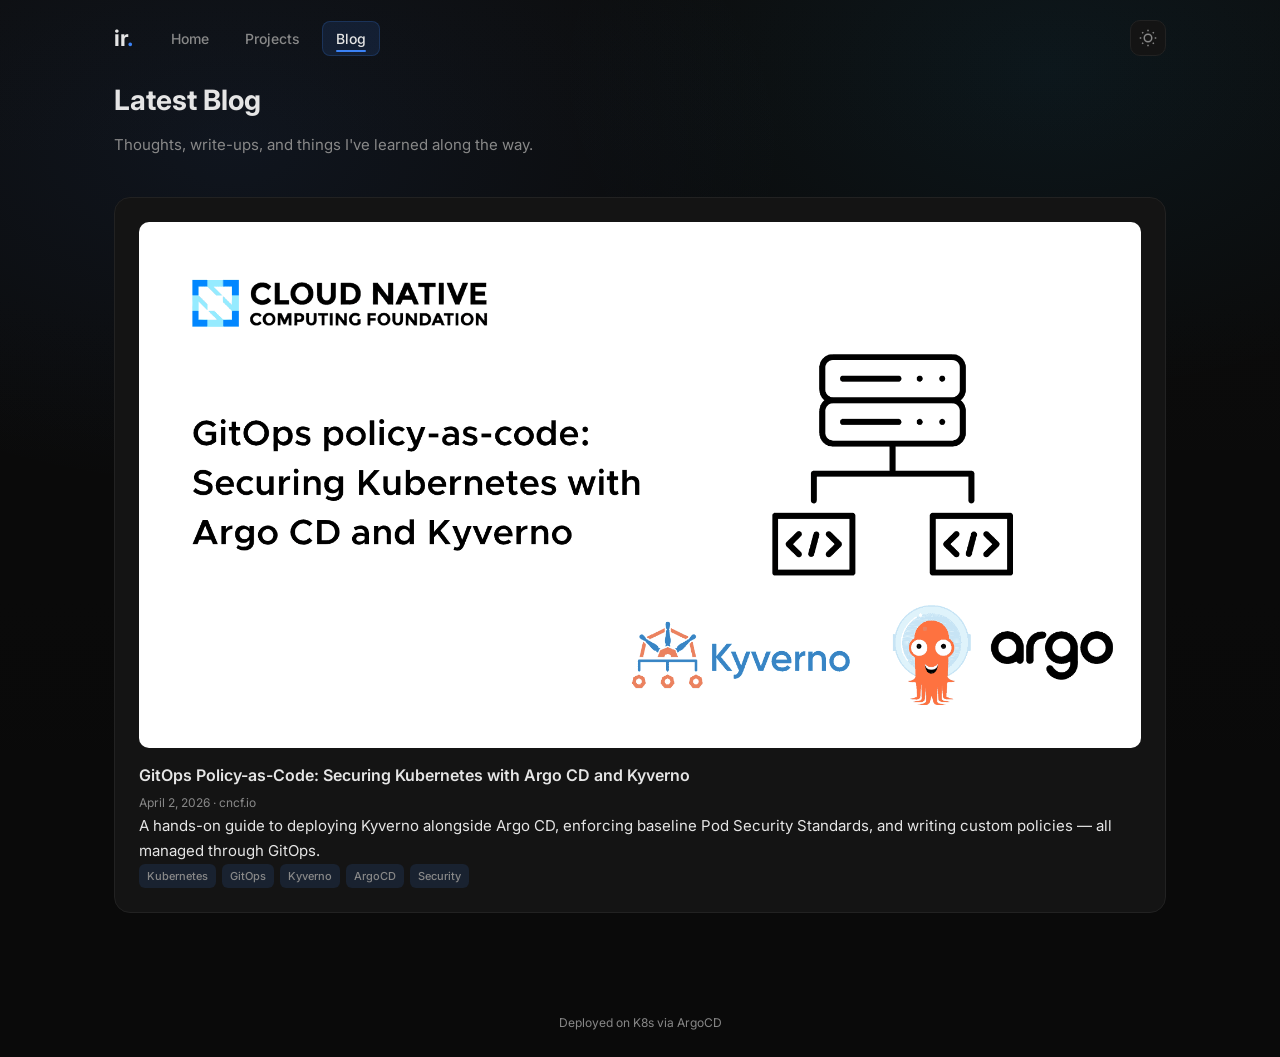
==== commit 0b9fe533: "new changes" ====
--- a/blogs.html
+++ b/blogs.html
@@ -22,6 +22,15 @@
     <link rel="icon" type="image/svg+xml" href="/favicon.svg">
     <link rel="preconnect" href="https://fonts.googleapis.com">
     <link rel="preconnect" href="https://fonts.gstatic.com" crossorigin>
+    <script>
+        (function () {
+            try {
+                if (localStorage.getItem('theme') === 'light') {
+                    document.documentElement.setAttribute('data-theme', 'light');
+                }
+            } catch (e) {}
+        })();
+    </script>
     <link href="https://fonts.googleapis.com/css2?family=Inter:wght@300;400;500;600;700&display=swap" rel="stylesheet">
     <link rel="stylesheet" href="/style.css">
 </head>
@@ -47,19 +56,20 @@
 
     <main id="main-content" class="page-content">
         <!-- Add new posts at the top -->
-        <!--
         <div class="blog-entry">
-            <h3><a href="#">Post Title</a></h3>
-            <p class="blog-date">March 3, 2026</p>
-            <p>A brief summary or excerpt of the blog post.</p>
-            <div class="project-tags">
-                <span class="tag">DevOps</span>
-            </div>
-        </div>
-        -->
-
-        <div style="text-align: center; padding: 60px 0; color: var(--text-muted);">
-            <p>First posts coming soon. Stay tuned.</p>
+            <a href="https://www.cncf.io/blog/2026/04/02/gitops-policy-as-code-securing-kubernetes-with-argo-cd-and-kyverno/" target="_blank" rel="noopener" class="blog-entry-link">
+                <img src="/cncf-blog.png" alt="GitOps policy-as-code: Securing Kubernetes with Argo CD and Kyverno" class="blog-entry-img" loading="lazy" width="1800" height="945">
+                <h3>GitOps Policy-as-Code: Securing Kubernetes with Argo CD and Kyverno</h3>
+                <p class="blog-date">April 2, 2026 · cncf.io</p>
+                <p>A hands-on guide to deploying Kyverno alongside Argo CD, enforcing baseline Pod Security Standards, and writing custom policies — all managed through GitOps.</p>
+                <div class="project-tags">
+                    <span class="tag">Kubernetes</span>
+                    <span class="tag">GitOps</span>
+                    <span class="tag">Kyverno</span>
+                    <span class="tag">ArgoCD</span>
+                    <span class="tag">Security</span>
+                </div>
+            </a>
         </div>
     </main>
 
--- a/style.css
+++ b/style.css
@@ -41,8 +41,11 @@
     font-size: 15px;
     line-height: 1.68;
     -webkit-font-smoothing: antialiased;
+    transition: none;
+    position: relative;
+}
+html.theme-ready body {
     transition: background 0.3s, color 0.3s;
-    position: relative;
 }
 body::before {
     content: '';
@@ -162,7 +165,7 @@
 }
 .nav-link.active::after { transform: scaleX(1); }
 .theme-toggle { margin-left: auto; background: var(--bg-tile); border: 1px solid var(--border); border-radius: 10px; padding: 8px; cursor: pointer; color: var(--text-muted); display: flex; align-items: center; transition: border-color 0.2s, color 0.2s; }
-.theme-toggle:hover { border-color: var(--accent); color: var(--text); }
+.theme-toggle:hover { color: var(--text); }
 [data-theme="light"] .icon-sun { display: none; }
 .icon-moon { display: none; }
 [data-theme="light"] .icon-moon { display: block; }
@@ -276,7 +279,7 @@
 
 /* === TILE BASE === */
 .tile { background: var(--bg-tile); border: 1px solid var(--border); border-radius: var(--radius); padding: 24px; transition: border-color 0.2s, transform 0.2s, background 0.3s; }
-.tile:hover { border-color: var(--accent); transform: translateY(-2px); }
+.tile:hover { transform: translateY(-2px); }
 .tile h2 { font-size: 13px; font-weight: 600; text-transform: uppercase; letter-spacing: 0.8px; color: var(--text-muted); margin-bottom: 14px; }
 .tile-desc { font-size: 13px; color: var(--text-muted); margin-bottom: 16px; }
 .tile-footnote { font-size: 12px; color: var(--text-muted); margin-top: 12px; }
@@ -287,13 +290,16 @@
 /* === GRID LAYOUT === */
 .tile-about { grid-column: 1 / 4; grid-row: 1; }
 .tile-experience { grid-column: 1 / 3; grid-row: 2 / 4; }
-.tile-status { grid-column: 3; grid-row: 2 / 4; }
-.tile-github { grid-column: 3; grid-row: 4; }
-.tile-blog { grid-column: 1; grid-row: 4; }
-.tile-certs { grid-column: 2; grid-row: 4; }
-.tile-infra { grid-column: 1 / 4; grid-row: 5; }
-.tile-release { grid-column: 1 / 4; grid-row: 6; }
-.tile-contact { grid-column: 1 / 4; grid-row: 7; }
+.tile-blog { grid-column: 3; grid-row: 2; }
+.tile-certs { grid-column: 3; grid-row: 3; }
+.section-divider { grid-column: 1 / 4; grid-row: 4; display: flex; align-items: center; gap: 16px; padding: 4px 0; }
+.section-divider::before, .section-divider::after { content: ''; flex: 1; height: 1px; background: var(--border); }
+.section-divider-text { font-size: 13px; font-weight: 700; text-transform: uppercase; letter-spacing: 1.5px; color: var(--text-muted); white-space: nowrap; }
+.tile-status { grid-column: 1; grid-row: 5; }
+.tile-ssl { grid-column: 2 / 4; grid-row: 5; }
+.tile-infra { grid-column: 1 / 4; grid-row: 6; }
+.tile-release { grid-column: 1 / 4; grid-row: 7; }
+.tile-contact { grid-column: 1 / 4; grid-row: 8; }
 
 /* === PROFILE === */
 .avatar-frame {
@@ -405,9 +411,9 @@
     transform: translateY(-2px);
 }
 .social-link svg { width: 20px; height: 20px; }
-.social-link-email:hover { color: var(--accent); border-color: var(--accent); }
-.social-link-github:hover { color: var(--accent); border-color: var(--accent); }
-.social-link-linkedin:hover { color: var(--accent); border-color: var(--accent); }
+.social-link-email:hover { color: var(--accent); }
+.social-link-github:hover { color: var(--accent); }
+.social-link-linkedin:hover { color: var(--accent); }
 
 .hero-reveal {
     opacity: 0;
@@ -490,20 +496,11 @@
 }
 .release-chip:hover {
     color: var(--accent);
-    border-color: var(--accent);
     text-decoration: none;
 }
 .tile-release .tile-link { margin-top: 8px; font-size: 12px; }
 
-/* === GITHUB GRAPH === */
-.tile-github { padding: 16px; }
-.tile-github h2 { margin-bottom: 10px; }
-.github-graph { display: grid; grid-template-columns: repeat(20, 1fr); gap: 2px; }
-.gh-cell { aspect-ratio: 1; border-radius: 2px; background: var(--border); transition: background 0.15s; }
-.gh-cell[data-level="1"] { background: #1a2e1a; }
-.gh-cell[data-level="2"] { background: #1e5a2e; }
-.gh-cell[data-level="3"] { background: #2d8a4e; }
-.gh-cell[data-level="4"] { background: var(--green); }
+
 
 /* === TIMELINE === */
 .timeline { display: flex; flex-direction: column; gap: 20px; padding-left: 20px; border-left: 2px solid var(--border); }
@@ -516,24 +513,50 @@
 .timeline-company a { color: var(--accent); }
 .timeline-date { font-size: 12px; color: var(--text-muted); }
 
-/* === HEALTHCHECK === */
-.grafana-uptime { border-radius: var(--radius-sm); overflow: hidden; height: 70px; margin-bottom: 12px; background: #181b1f; }
+/* === STATUS EMBEDS === */
+.status-section-label { font-size: 11px; font-weight: 600; text-transform: uppercase; letter-spacing: 0.5px; color: var(--text-muted); margin: 4px 0 6px; }
+.grafana-uptime { border-radius: var(--radius-sm); overflow: hidden; height: 70px; margin-bottom: 8px; background: #181b1f; }
 [data-theme="light"] .grafana-uptime { background: #f4f5f5; }
 .grafana-uptime iframe { width: 100%; height: 100%; border: none; display: block; }
-.healthcheck-grid { display: flex; flex-direction: column; gap: 8px; margin-bottom: 12px; }
-.hc-tile { display: flex; align-items: center; gap: 10px; padding: 10px 14px; border-radius: var(--radius-sm); background: var(--bg); border: 1px solid var(--border); opacity: 0; transform: translateY(8px); animation: hcPopIn 0.3s ease forwards; }
-@keyframes hcPopIn { to { opacity: 1; transform: translateY(0); } }
-.hc-dot { width: 10px; height: 10px; border-radius: 50%; flex-shrink: 0; background: var(--border); transition: background 0.3s, box-shadow 0.3s; }
-.hc-dot.up { background: var(--green); box-shadow: 0 0 8px rgba(34, 197, 94, 0.4); }
-.hc-dot.down { background: #ef4444; box-shadow: 0 0 8px rgba(239, 68, 68, 0.4); }
-.hc-dot.pending { background: var(--text-muted); animation: hcPulse 1s ease infinite; }
-@keyframes hcPulse { 0%, 100% { opacity: 0.4; } 50% { opacity: 1; } }
-.hc-name { flex: 1; font-size: 13px; font-weight: 500; color: var(--text); }
-.hc-domain { color: var(--text-muted); font-weight: 400; }
-.hc-ms { font-size: 11px; font-family: 'SFMono-Regular', Consolas, monospace; color: var(--text-muted); }
-.hc-badge { font-size: 10px; font-weight: 600; padding: 2px 6px; border-radius: 4px; text-transform: uppercase; letter-spacing: 0.3px; }
-.hc-badge.up { background: var(--green-soft); color: var(--green); }
-.hc-badge.down { background: rgba(239, 68, 68, 0.12); color: #ef4444; }
+.grafana-gauges { display: flex; gap: 8px; flex: 1; min-height: 0; }
+.grafana-gauge { flex: 1; border-radius: var(--radius-sm); overflow: hidden; background: #181b1f; min-height: 90px; }
+[data-theme="light"] .grafana-gauge { background: #f4f5f5; }
+.grafana-gauge iframe { width: 100%; height: 100%; border: none; display: block; }
+
+/* === SSL CERTIFICATE EXPIRY === */
+.tile-ssl { display: flex; flex-direction: column; }
+.ssl-embed {
+    flex: 6;
+    border-radius: var(--radius-sm);
+    overflow: hidden;
+    background: #181b1f;
+    min-height: 0;
+}
+[data-theme="light"] .ssl-embed {
+    background: #f4f5f5;
+}
+.ssl-embed iframe {
+    width: 100%;
+    height: 100%;
+    border: none;
+    display: block;
+}
+.uptime-kuma-embed {
+    flex: 5;
+    border-radius: var(--radius-sm);
+    overflow: hidden;
+    background: #181b1f;
+    min-height: 180px;
+    margin-top: 6px;
+}
+[data-theme="light"] .uptime-kuma-embed { background: #f4f5f5; }
+.uptime-kuma-embed iframe {
+    width: 100%;
+    height: 100%;
+    border: none;
+    display: block;
+}
+
 
 /* === INFRA DIAGRAM === */
 .tile-infra { padding: 28px; }
@@ -774,13 +797,13 @@
 .blog-placeholder { text-align: center; padding: 20px 0; color: var(--text-muted); }
 .blog-placeholder-icon { font-size: 28px; display: block; margin-bottom: 6px; }
 .blog-placeholder p { font-size: 13px; }
-.blog-card { display: block; padding: 12px; background: var(--bg); border: 1px solid var(--border); border-radius: var(--radius-sm); text-decoration: none; transition: border-color 0.2s; }
-.blog-card:hover { border-color: var(--accent); text-decoration: none; }
-.blog-card-title { font-size: 13px; font-weight: 600; color: var(--text); margin-bottom: 4px; }
-.blog-card-source { font-size: 11px; color: var(--text-muted); }
+.tile-blog { display: flex; flex-direction: column; }
+.blog-card { display: block; flex: 1; border-radius: var(--radius-sm); overflow: hidden; text-decoration: none; transition: opacity 0.2s; min-height: 0; }
+.blog-card:hover { opacity: 0.85; }
+.blog-card-img { width: 100%; height: 100%; object-fit: cover; display: block; border-radius: var(--radius-sm); }
 .cert-badge { display: flex; align-items: center; gap: 12px; text-decoration: none; color: inherit; }
 .cert-badge:hover { text-decoration: none; }
-.cert-aws-icon { flex-shrink: 0; }
+.cert-aws-icon { flex-shrink: 0; width: 36px; height: 36px; object-fit: contain; }
 .cert-name { font-weight: 600; font-size: 14px; }
 .cert-issuer { font-size: 12px; color: var(--text-muted); }
 .now-list { list-style: none; display: flex; flex-direction: column; gap: 8px; }
@@ -804,12 +827,13 @@
     .tile-about { grid-column: 1 / 3; grid-row: auto; }
     .tile-release { grid-column: 1 / 3; grid-row: auto; }
     .tile-experience { grid-column: 1 / 3; grid-row: auto; }
-    .tile-status { grid-column: 1 / 3; grid-row: auto; }
-    .tile-education { grid-column: 1 / 3; grid-row: auto; }
-    .tile-github { grid-column: 1 / 3; grid-row: auto; }
-    .tile-infra { grid-column: 1 / 3; grid-row: auto; }
     .tile-blog { grid-column: 1; grid-row: auto; }
     .tile-certs { grid-column: 2; grid-row: auto; }
+    .section-divider { grid-column: 1 / 3; }
+    .tile-status { grid-column: 1 / 3; grid-row: auto; }
+    .tile-ssl { grid-column: 1 / 3; grid-row: auto; }
+    .tile-education { grid-column: 1 / 3; grid-row: auto; }
+    .tile-infra { grid-column: 1 / 3; grid-row: auto; }
     .tile-now { grid-column: 1; grid-row: auto; }
     .tile-contact { grid-column: 2; grid-row: auto; }
 }
@@ -894,7 +918,7 @@
 .page-header p { color: var(--text-muted); font-size: 15px; }
 .page-content { max-width: 1100px; margin: 0 auto; padding: 0 24px 60px; }
 .project-card { background: var(--bg-tile); border: 1px solid var(--border); border-radius: var(--radius); padding: 24px; margin-bottom: 16px; transition: border-color 0.2s, transform 0.2s; }
-.project-card:hover { border-color: var(--accent); transform: translateY(-2px); }
+.project-card:hover { transform: translateY(-2px); }
 .project-card h3 { font-size: 16px; font-weight: 600; margin-bottom: 6px; }
 .project-card h3 a { color: var(--text); }
 .project-card h3 a:hover { color: var(--accent); }
@@ -902,6 +926,9 @@
 .project-tags { display: flex; flex-wrap: wrap; gap: 6px; }
 .tag { font-size: 11px; font-weight: 500; padding: 3px 8px; background: var(--accent-soft); border-radius: 6px; color: var(--text-muted); }
 .blog-entry { background: var(--bg-tile); border: 1px solid var(--border); border-radius: var(--radius); padding: 24px; margin-bottom: 16px; transition: border-color 0.2s, transform 0.2s; }
-.blog-entry:hover { border-color: var(--accent); transform: translateY(-2px); }
+.blog-entry:hover { transform: translateY(-2px); }
+.blog-entry-link { text-decoration: none; color: inherit; display: block; }
+.blog-entry-link:hover { text-decoration: none; }
+.blog-entry-img { width: 100%; height: auto; border-radius: var(--radius-sm); margin-bottom: 14px; display: block; }
 .blog-entry h3 { font-size: 16px; font-weight: 600; margin-bottom: 4px; }
 .blog-date { font-size: 12px; color: var(--text-muted); }
